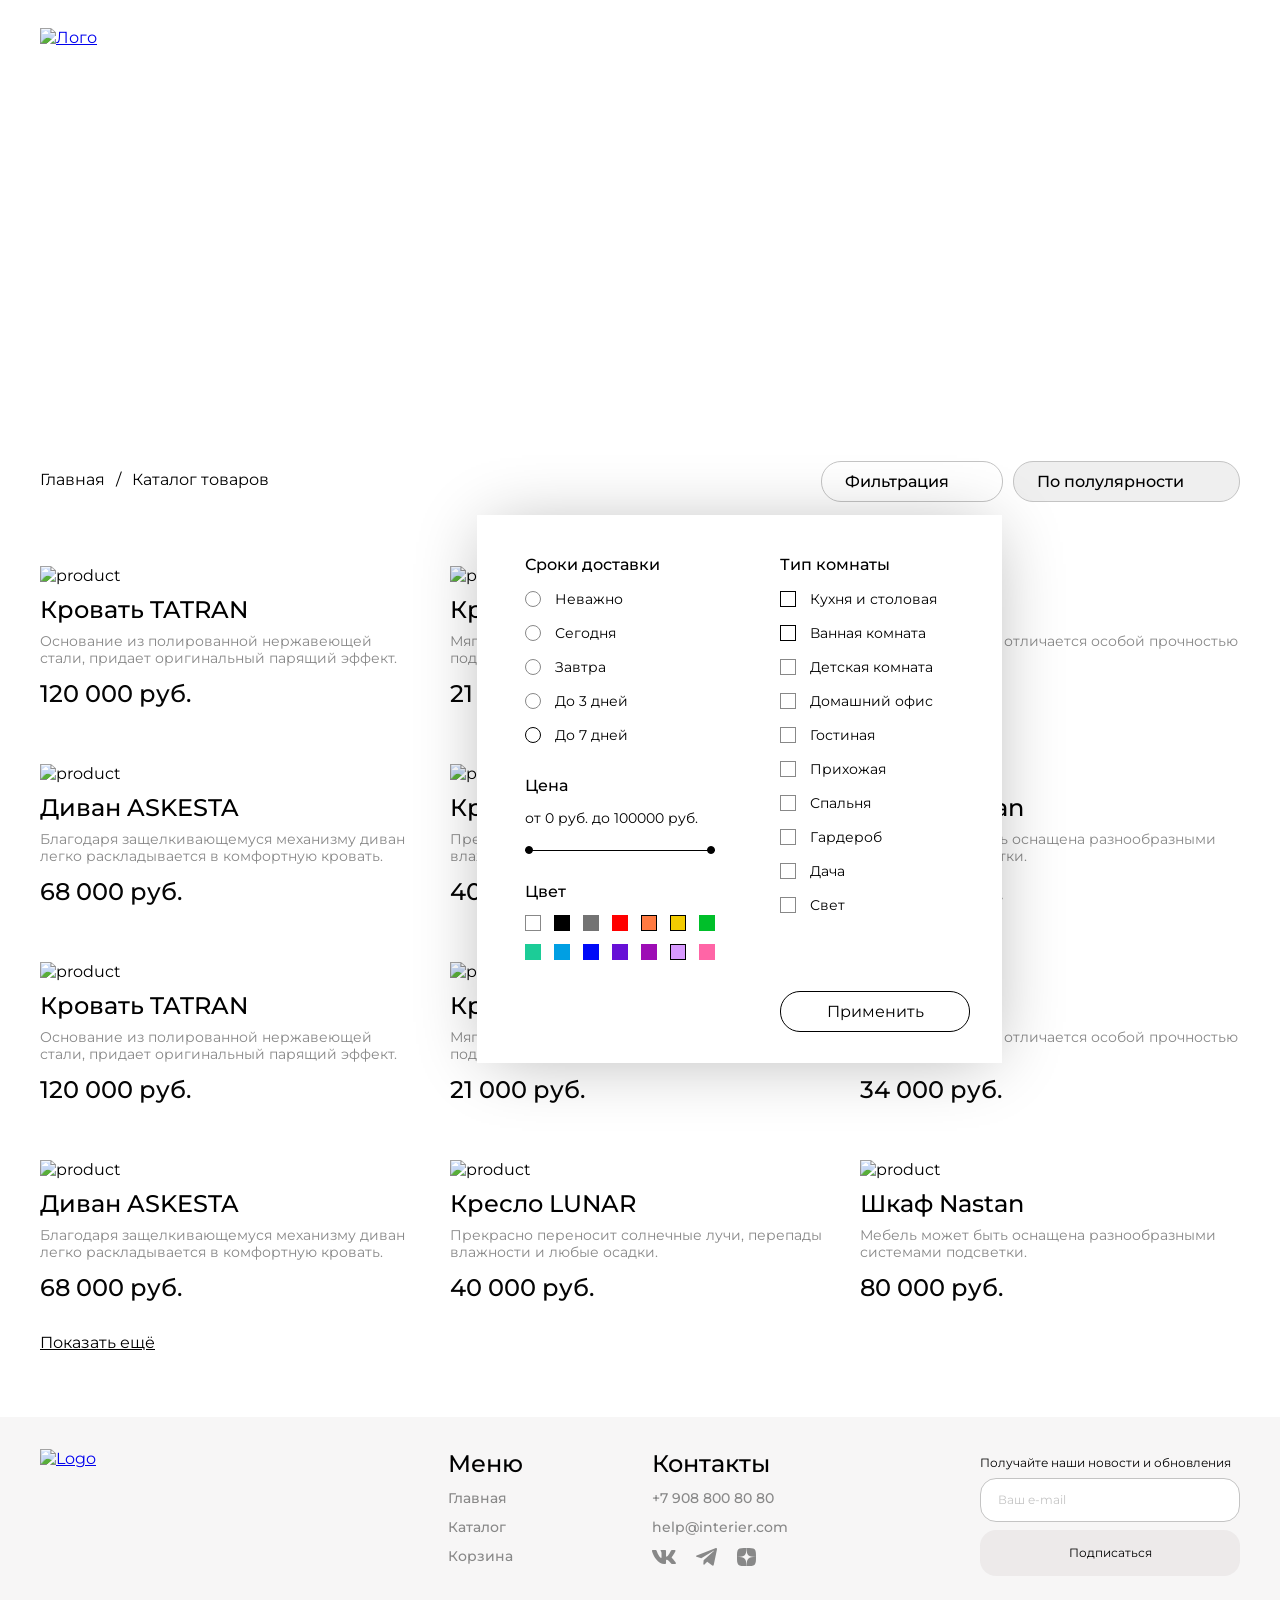
==== catalog.html @ 31f6fa94 "Add files via upload" ====
<!DOCTYPE html>

<html lang="en">

<head>

    <meta charset="UTF-8">

    <meta name="viewport" content="width=device-width, initial-scale=1.0">
    <link rel="preconnect" href="https://fonts.googleapis.com">
<link rel="preconnect" href="https://fonts.gstatic.com" crossorigin>
<link href="https://fonts.googleapis.com/css2?family=Montserrat:ital,wght@0,100..900;1,100..900&display=swap" rel="stylesheet">
    <title>Document</title>
    <link rel="stylesheet" href="./style.css">

</head>

<body>
    <section class="hero-catalog center">
        <header class="header">
             <a href="index.html"> <img class="logo" src="./img/logo-white.svg" alt="Лого">
            </a>
            <input class="header__input" type="text" placeholder="Поиск" >
            <nav>
                <ul class="header__menu">
                    <li>
                        <a class="header__link" href="catalog.html">Каталог</a>
                    </li>
                    <li>
                        <a class="header__link" href="cart.html">Корзина</a>
                    </li>
                </ul>
            </nav>
            <div class="header__menu-mob">
                <a href="index.html"><svg width="16" height="16" viewBox="0 0 16 16" fill="none" xmlns="http://www.w3.org/2000/svg">
<path d="M6.33569 0.103333C7.97081 0.0528479 9.56397 0.626612 10.7908 1.7088C12.0177 2.79117 12.7864 4.30064 12.9402 5.9295C13.0911 7.52844 12.6358 9.12315 11.6707 10.4041L15.0046 13.7371C15.0874 13.8199 15.1532 13.9181 15.198 14.0262C15.2428 14.1344 15.2664 14.2508 15.2664 14.368C15.2663 14.4851 15.2428 14.6016 15.198 14.7098C15.1532 14.8179 15.0874 14.9161 15.0046 14.9988C14.9219 15.0816 14.8237 15.1474 14.7156 15.1922C14.6073 15.237 14.4909 15.2596 14.3738 15.2596C14.2566 15.2596 14.1402 15.237 14.032 15.1922C13.9239 15.1474 13.8257 15.0816 13.7429 14.9988L10.4099 11.6649C9.12912 12.6326 7.5328 13.0893 5.93237 12.9393C4.30231 12.7863 2.79181 12.0177 1.70874 10.7899C0.62567 9.56202 0.0515812 7.9673 0.103271 6.33087C0.155085 4.69428 0.829358 3.13824 1.98804 1.98126C3.14566 0.82533 4.70053 0.153931 6.33569 0.103333ZM6.54565 1.909C5.31897 1.91399 4.14353 2.40292 3.27612 3.27032C2.40875 4.13773 1.91979 5.31319 1.91479 6.53986C1.90986 7.76646 2.3895 8.94574 3.24976 9.82013C3.68015 10.2575 4.19306 10.6052 4.75854 10.8436C5.32421 11.0819 5.93183 11.2063 6.54565 11.2088C7.15929 11.2113 7.76729 11.0918 8.33472 10.8582C8.90228 10.6245 9.41826 10.2805 9.85229 9.8465C10.2863 9.41245 10.6303 8.8965 10.864 8.32892C11.0977 7.76149 11.2171 7.1535 11.2146 6.53986C11.2121 5.92603 11.0877 5.31841 10.8494 4.75275C10.611 4.18724 10.2633 3.67437 9.82593 3.24396C8.95152 2.38368 7.77229 1.90404 6.54565 1.909Z" fill="white" stroke="white" stroke-width="0.2"/>
</svg>
</a>
                <a href="catalog.html"><svg width="20" height="20" viewBox="0 0 20 20" fill="none" xmlns="http://www.w3.org/2000/svg">
<rect width="4.57143" height="4.57143" fill="white"/>
<rect y="7.31427" width="4.57143" height="4.57143" fill="white"/>
<rect y="14.6285" width="4.57143" height="4.57143" fill="white"/>
<rect x="7.31348" y="7.31427" width="4.57143" height="4.57143" fill="white"/>
<rect x="7.31348" y="14.6285" width="4.57143" height="4.57143" fill="white"/>
<rect x="7.31348" width="4.57143" height="4.57143" fill="white"/>
<rect x="14.6279" y="7.31427" width="4.57143" height="4.57143" fill="white"/>
<rect x="14.6279" y="14.6285" width="4.57143" height="4.57143" fill="white"/>
<rect x="14.6279" width="4.57143" height="4.57143" fill="white"/>
</svg>
</a>
                <a href="cart.html"><svg width="25" height="25" viewBox="0 0 25 25" fill="none" xmlns="http://www.w3.org/2000/svg">
<path d="M14.5834 20.8333C15.1359 20.8333 15.6658 20.6138 16.0566 20.2231C16.4473 19.8324 16.6667 19.3025 16.6667 18.75C16.6667 18.1975 16.4473 17.6676 16.0566 17.2768C15.6658 16.8861 15.1359 16.6667 14.5834 16.6667C14.0309 16.6667 13.501 16.8861 13.1103 17.2768C12.7196 17.6676 12.5001 18.1975 12.5001 18.75C12.5001 19.3025 12.7196 19.8324 13.1103 20.2231C13.501 20.6138 14.0309 20.8333 14.5834 20.8333ZM7.29174 20.8333C7.84428 20.8333 8.37418 20.6138 8.76488 20.2231C9.15558 19.8324 9.37508 19.3025 9.37508 18.75C9.37508 18.1975 9.15558 17.6676 8.76488 17.2768C8.37418 16.8861 7.84428 16.6667 7.29174 16.6667C6.73921 16.6667 6.20931 16.8861 5.81861 17.2768C5.4279 17.6676 5.20841 18.1975 5.20841 18.75C5.20841 19.3025 5.4279 19.8324 5.81861 20.2231C6.20931 20.6138 6.73921 20.8333 7.29174 20.8333ZM20.873 6.16978C21.133 6.16139 21.3796 6.0522 21.5606 5.86528C21.7416 5.67837 21.8428 5.42839 21.8428 5.16822C21.8428 4.90804 21.7416 4.65807 21.5606 4.47115C21.3796 4.28424 21.133 4.17504 20.873 4.16666H19.674C18.7345 4.16666 17.922 4.81874 17.7178 5.73541L16.4126 11.6125C16.2084 12.5292 15.3959 13.1812 14.4563 13.1812H6.63133L5.12924 7.17082H14.8636C15.1212 7.15907 15.3644 7.04847 15.5425 6.86202C15.7206 6.67558 15.82 6.42764 15.82 6.16978C15.82 5.91192 15.7206 5.66398 15.5425 5.47754C15.3644 5.2911 15.1212 5.18049 14.8636 5.16874H5.12924C4.82473 5.16865 4.5242 5.23799 4.25051 5.37148C3.97682 5.50498 3.73716 5.69912 3.54976 5.93914C3.36236 6.17916 3.23215 6.45875 3.16903 6.75665C3.10591 7.05455 3.11154 7.36292 3.1855 7.65832L4.68758 13.6667C4.79586 14.1002 5.046 14.4851 5.39821 14.7601C5.75042 15.0351 6.18447 15.1844 6.63133 15.1844H14.4563C15.368 15.1845 16.2524 14.8737 16.9636 14.3032C17.6748 13.7328 18.1701 12.9368 18.3678 12.0469L19.674 6.16978H20.873Z" fill="white"/>
</svg>
</a>
            </div>
        </header>
        <div class="hero-catalog__wrapper">
         <h1 class="hero-catalog__title hero-catalog__title-catalog">Каталог</h1>
        </div>
    </section>



    <div class="catalog-top center">
        <nav class="catalog-nav">
            <a class="catalog-nav__link" href="index.html">Главная</a>
            <p class="catalog-nav__link">/</p>
            <a class="catalog-nav__link" href="catalog.html">Каталог товаров</a>
        </nav>

        <div class="catalog-top__sorting">
            <div class="filter-button-wrapper">
                <div class="button filter-button">Фильтрация</div>
                    <form class="filtering-form" action="#" method="get">
                        <div class="filtering-form__content-wrapper">
                            <fieldset class="filtering-form__fieldset">
                                <legend class="filtering-form__legend">Сроки доставки</legend>
                                <div class="radio">
                                <input class="radio__input" type="radio" id="any" name="delivery-time" value="any" checked />
                                <label class="radio__label" for="any">Неважно</label>
                            </div>
                             <div class="radio">
                                <input class="radio__input" type="radio" id="today" name="delivery-time" value="today" checked />
                                <label class="radio__label" for="today">Сегодня</label>
                            </div>
                            <div class="radio">
                                <input class="radio__input" type="radio" id="tomorrow" name="delivery-time" value="tomorrow" checked />
                                <label class="radio__label" for="tomorrow">Завтра</label>
                            </div>
                             <div class="radio">
                                <input class="radio__input" type="radio" id="three-days" name="delivery-time" value="three-days" checked />
                                <label class="radio__label" for="three-days">До 3 дней</label>
                            </div>
                             <div class="radio">
                                <input class="radio__input" type="radio" id="seven-days" name="delivery-time" value="seven-days" checked />
                                <label class="radio__label" for="seven-days">До 7 дней</label>
                            </div>
                        </fieldset>
                        <fieldset class="filtering-form__fieldset filtering-form__fieldset-range">
                            <legend class="filtering-form__legend-range">Цена</legend>
                            <div class="range">
                                <label class="range__label">от 0 руб. до 100000 руб.</label>
                                <div class="range__slider">
                                    <input class="range__input range__input--min" name="range_1" type="range" min="1" max="100000" value="1" />
                                    <input class="range__input range__input--max" name="range_1" type="range" min="1" max="100000" value="100000" />
                                </div>
                            </div>
                       </fieldset>
                       <fieldset class="filtering-form__fieldset">
                        <legend class="filtering-form__legend-range">Цвет</legend>
                        <div class="color-options">
                            <div class="checkbox color-options__checkbox">
                                <input class="checkbox__input" type="checkbox" id="color-white" />
                                <label class="checkbox__label checkbox__label--white" for="color-white"></label>
                            </div>
                            <div class="checkbox color-options__checkbox">
                                <input class="checkbox__input" type="checkbox" id="color-black" />
                                <label class="checkbox__label checkbox__label--black" for="color-black"></label>
                            </div>
                            <div class="checkbox color-options__checkbox">
                                <input class="checkbox__input" type="checkbox" id="color-grey" />
                                <label class="checkbox__label checkbox__label--grey" for="color-grey"></label>
                            </div>
                            <div class="checkbox color-options__checkbox">
                                <input class="checkbox__input" type="checkbox" id="color-rad" />
                                <label class="checkbox__label checkbox__label--rad" for="color-rad"></label>
                            </div>
                            <div class="checkbox color-options__checkbox">
                                <input class="checkbox__input" type="checkbox" id="color-orange" checked />
                                <label class="checkbox__label checkbox__label--orange" for="color-orange"></label>
                            </div>
                            <div class="checkbox color-options__checkbox">
                                <input class="checkbox__input" type="checkbox" id="color-yellow" checked />
                                <label class="checkbox__label checkbox__label--yellow" for="color-yellow"></label>
                            </div>
                            <div class="checkbox color-options__checkbox">
                                <input class="checkbox__input" type="checkbox" id="color-green" />
                                <label class="checkbox__label checkbox__label--green" for="color-green"></label>
                            </div>
                            <div class="checkbox color-options__checkbox">
                                <input class="checkbox__input" type="checkbox" id="color-turquoise" />
                                <label class="checkbox__label checkbox__label--turquoise" for="color-turquoise"></label>
                            </div>
                            <div class="checkbox color-options__checkbox">
                                <input class="checkbox__input" type="checkbox" id="color-light-blue" />
                                <label class="checkbox__label checkbox__label--light-blue" for="color-light-blue"></label>
                            </div>
                            <div class="checkbox color-options__checkbox">
                                <input class="checkbox__input" type="checkbox" id="color-blue" />
                                <label class="checkbox__label checkbox__label--blue" for="color-blue"></label>
                            </div>
                            <div class="checkbox color-options__checkbox">
                                <input class="checkbox__input" type="checkbox" id="color-purple" />
                                <label class="checkbox__label checkbox__label--purple" for="color-purple"></label>
                            </div>
                            <div class="checkbox color-options__checkbox">
                                <input class="checkbox__input" type="checkbox" id="color-violet" />
                                <label class="checkbox__label checkbox__label--violet" for="color-violet"></label>
                            </div>
                            <div class="checkbox color-options__checkbox">
                                <input class="checkbox__input" type="checkbox" id="color-lilac" checked />
                                <label class="checkbox__label checkbox__label--lilac" for="color-lilac"></label>
                            </div>
                            <div class="checkbox color-options__checkbox">
                                <input class="checkbox__input" type="checkbox" id="color-pink" />
                                <label class="checkbox__label checkbox__label--pink" for="color-pink"></label>
                            </div>

                        </div>

                       </fieldset>
                       <fieldset class="filtering-form__fieldset filtering-form__fieldset--type">
                        <legend class="filtering-form__legend">Тип комнаты</legend>
                        <div class="checkbox">
                            <input class="checkbox__input" type="checkbox" id="kitchen-dining" name="room-type" value="kitchen-dining" checked />
                            <label class="checkbox__label" for="kitchen-dining">Кухня и столовая</label>
                        </div>
                        <div class="checkbox">
                            <input class="checkbox__input" type="checkbox" id="bathroom" name="room-type" value="bathroom" checked />
                            <label class="checkbox__label" for="bathroom">Ванная комната</label>
                        </div>
                        <div class="checkbox">
                            <input class="checkbox__input" type="checkbox" id="kids-room" name="room-type" value="kids-room"  />
                            <label class="checkbox__label" for="kids-room">Детская комната</label>
                        </div>
                        <div class="checkbox">
                            <input class="checkbox__input" type="checkbox" id="home-office" name="room-type" value="home-office"  />
                            <label class="checkbox__label" for="home-office">Домашний офис</label>
                        </div>
                        <div class="checkbox">
                            <input class="checkbox__input" type="checkbox" id="living-room" name="room-type" value="living-room"  />
                            <label class="checkbox__label" for="living-room">Гостиная</label>
                        </div>
                        <div class="checkbox">
                            <input class="checkbox__input" type="checkbox" id="hallway" name="room-type" value="hallway"  />
                            <label class="checkbox__label" for="hallway">Прихожая</label>
                        </div>
                         <div class="checkbox">
                            <input class="checkbox__input" type="checkbox" id="badroom" name="room-type" value="badroom"  />
                            <label class="checkbox__label" for="badroom">Спальня</label>
                        </div>
                        <div class="checkbox">
                            <input class="checkbox__input" type="checkbox" id="wardrobe" name="room-type" value="wardrobe"  />
                            <label class="checkbox__label" for="wardrobe">Гардероб</label>
                        </div>
                        <div class="checkbox">
                            <input class="checkbox__input" type="checkbox" id="country-house" name="room-type" value="country-house"  />
                            <label class="checkbox__label" for="country-house">Дача</label>
                        </div>       
                        <div class="checkbox">
                            <input class="checkbox__input" type="checkbox" id="light" name="room-type" value="light"  />
                            <label class="checkbox__label" for="light">Свет</label>
                        </div>                    
                        </fieldset>
                        </div>
                        <button type="submit" class="filtering-form__button button">
                            Применить
                        </button>
                     </form>
            </div>
            
            <select class="catalog-top__sorting-select" name="sorting" id="sorting-select">
                <option value="">По полулярности</option>
                <option value="">Сначала новые</option>
                <option value="">Сначала старые</option>
            </select>
        </div>   
    </div>

   


     <section class="product-box center">
         <div class="product-content product-content-catalog">
                <article class="product">
                    <img class="product__img" src="./img/product-1.png" alt="product">
                    <div class="product__favorites">
                        <svg class="product__favorites-hart" width="20" height="18" viewBox="0 0 20 18" fill="none" xmlns="http://www.w3.org/2000/svg">
                        <path d="M10 18.0011C9.35502 17.4291 8.62602 16.8341 7.85502 16.2011H7.84502C5.13002 13.9811 2.05302 11.4691 0.694023 8.45912C0.24754 7.50085 0.0109268 6.45825 1.1406e-05 5.40112C-0.00297039 3.95061 0.578794 2.56011 1.61383 1.54389C2.64887 0.527673 4.04981 -0.0284812 5.50002 0.00112428C6.68065 0.00298908 7.83586 0.344205 8.82802 0.984124C9.26399 1.26709 9.65844 1.60938 10 2.00112C10.3435 1.61092 10.7381 1.26883 11.173 0.984124C12.1648 0.344079 13.3197 0.00284283 14.5 0.00112428C15.9502 -0.0284812 17.3512 0.527673 18.3862 1.54389C19.4213 2.56011 20.003 3.95061 20 5.40112C19.9898 6.45994 19.7532 7.50432 19.306 8.46412C17.947 11.4741 14.871 13.9851 12.156 16.2011L12.146 16.2091C11.374 16.8381 10.646 17.4331 10.001 18.0091L10 18.0011ZM5.50002 2.00112C4.56853 1.98947 3.67009 2.34597 3.00002 2.99312C2.35441 3.62729 1.99358 4.49617 1.99994 5.40112C2.01135 6.17163 2.18585 6.93098 2.51202 7.62912C3.15353 8.92783 4.01913 10.1032 5.06902 11.1011C6.06002 12.1011 7.20002 13.0691 8.18602 13.8831C8.45902 14.1081 8.73702 14.3351 9.01502 14.5621L9.19002 14.7051C9.45702 14.9231 9.73302 15.1491 10 15.3711L10.013 15.3591L10.019 15.3541H10.025L10.034 15.3471H10.039H10.044L10.062 15.3321L10.103 15.2991L10.11 15.2931L10.121 15.2851H10.127L10.136 15.2771L10.8 14.7321L10.974 14.5891C11.255 14.3601 11.533 14.1331 11.806 13.9081C12.792 13.0941 13.933 12.1271 14.924 11.1221C15.9741 10.1247 16.8397 8.94964 17.481 7.65112C17.8131 6.94693 17.9901 6.17963 18.0001 5.40112C18.0042 4.49896 17.6435 3.63342 17 3.00112C16.3312 2.35104 15.4326 1.99161 14.5 2.00112C13.3619 1.99145 12.274 2.46849 11.51 3.31212L10 5.05212L8.49002 3.31212C7.72609 2.46849 6.6381 1.99145 5.50002 2.00112Z" fill="#C4C4C4"/>
                        </svg>
                        <svg class="product__favorites-to-cart" width="19" height="22" viewBox="0 0 19 22" fill="none" xmlns="http://www.w3.org/2000/svg">
                        <path d="M4.08258 7V5C4.08258 3.67916 4.15351 1.93397 5.08258 1C6.01166 0.0660251 7.76867 0 9.08258 0C10.3965 0 12.1535 0.0660251 13.0826 1C14.0117 1.93397 14.0826 3.67916 14.0826 5V7H17.0826C17.3454 7 17.8968 6.81321 18.0826 7C18.2684 7.18679 18.0826 7.73583 18.0826 8V20C18.0826 20.2642 18.2684 20.8132 18.0826 21C17.8968 21.1868 17.3454 21 17.0826 21H1.08258C0.819802 21 0.2684 21.1868 0.0825847 21C-0.103231 20.8132 0.0825847 20.2642 0.0825847 20V8C0.0825847 7.73583 -0.103231 7.18679 0.0825847 7C0.2684 6.81321 0.819802 7 1.08258 7H4.08258ZM4.08258 9H2.08258V19H16.0826V9H14.0826V11H12.0826V9H6.08258V11H4.08258V9ZM6.08258 7H12.0826V5C12.0826 4.2075 11.64 3.56038 11.0826 3C10.5251 2.43962 9.87093 2 9.08258 2C8.29424 2 7.64003 2.43962 7.08258 3C6.52514 3.56038 6.08258 4.2075 6.08258 5V7Z" fill="#C4C4C4"/>
                        </svg>
                    </div>
                    <a class="product__name" href="product.html">Кровать TATRAN</a>
                    <p class="product__description">Основание из полированной нержавеющей стали, придает оригинальный парящий эффект.</p>
                    <div class="product__box-price">
                        <p class="product__price">120 000 руб.</p>
                    </div>
                </article>  
                <article class="product">
                    <img class="product__img" src="./img/product-2.png" alt="product">
                    <div class="product__favorites">
                        <svg class="product__favorites-hart" width="20" height="18" viewBox="0 0 20 18" fill="none" xmlns="http://www.w3.org/2000/svg">
                        <path d="M10 18.0011C9.35502 17.4291 8.62602 16.8341 7.85502 16.2011H7.84502C5.13002 13.9811 2.05302 11.4691 0.694023 8.45912C0.24754 7.50085 0.0109268 6.45825 1.1406e-05 5.40112C-0.00297039 3.95061 0.578794 2.56011 1.61383 1.54389C2.64887 0.527673 4.04981 -0.0284812 5.50002 0.00112428C6.68065 0.00298908 7.83586 0.344205 8.82802 0.984124C9.26399 1.26709 9.65844 1.60938 10 2.00112C10.3435 1.61092 10.7381 1.26883 11.173 0.984124C12.1648 0.344079 13.3197 0.00284283 14.5 0.00112428C15.9502 -0.0284812 17.3512 0.527673 18.3862 1.54389C19.4213 2.56011 20.003 3.95061 20 5.40112C19.9898 6.45994 19.7532 7.50432 19.306 8.46412C17.947 11.4741 14.871 13.9851 12.156 16.2011L12.146 16.2091C11.374 16.8381 10.646 17.4331 10.001 18.0091L10 18.0011ZM5.50002 2.00112C4.56853 1.98947 3.67009 2.34597 3.00002 2.99312C2.35441 3.62729 1.99358 4.49617 1.99994 5.40112C2.01135 6.17163 2.18585 6.93098 2.51202 7.62912C3.15353 8.92783 4.01913 10.1032 5.06902 11.1011C6.06002 12.1011 7.20002 13.0691 8.18602 13.8831C8.45902 14.1081 8.73702 14.3351 9.01502 14.5621L9.19002 14.7051C9.45702 14.9231 9.73302 15.1491 10 15.3711L10.013 15.3591L10.019 15.3541H10.025L10.034 15.3471H10.039H10.044L10.062 15.3321L10.103 15.2991L10.11 15.2931L10.121 15.2851H10.127L10.136 15.2771L10.8 14.7321L10.974 14.5891C11.255 14.3601 11.533 14.1331 11.806 13.9081C12.792 13.0941 13.933 12.1271 14.924 11.1221C15.9741 10.1247 16.8397 8.94964 17.481 7.65112C17.8131 6.94693 17.9901 6.17963 18.0001 5.40112C18.0042 4.49896 17.6435 3.63342 17 3.00112C16.3312 2.35104 15.4326 1.99161 14.5 2.00112C13.3619 1.99145 12.274 2.46849 11.51 3.31212L10 5.05212L8.49002 3.31212C7.72609 2.46849 6.6381 1.99145 5.50002 2.00112Z" fill="#C4C4C4"/>
                        </svg>
                        <svg class="product__favorites-to-cart" width="19" height="22" viewBox="0 0 19 22" fill="none" xmlns="http://www.w3.org/2000/svg">
                        <path d="M4.08258 7V5C4.08258 3.67916 4.15351 1.93397 5.08258 1C6.01166 0.0660251 7.76867 0 9.08258 0C10.3965 0 12.1535 0.0660251 13.0826 1C14.0117 1.93397 14.0826 3.67916 14.0826 5V7H17.0826C17.3454 7 17.8968 6.81321 18.0826 7C18.2684 7.18679 18.0826 7.73583 18.0826 8V20C18.0826 20.2642 18.2684 20.8132 18.0826 21C17.8968 21.1868 17.3454 21 17.0826 21H1.08258C0.819802 21 0.2684 21.1868 0.0825847 21C-0.103231 20.8132 0.0825847 20.2642 0.0825847 20V8C0.0825847 7.73583 -0.103231 7.18679 0.0825847 7C0.2684 6.81321 0.819802 7 1.08258 7H4.08258ZM4.08258 9H2.08258V19H16.0826V9H14.0826V11H12.0826V9H6.08258V11H4.08258V9ZM6.08258 7H12.0826V5C12.0826 4.2075 11.64 3.56038 11.0826 3C10.5251 2.43962 9.87093 2 9.08258 2C8.29424 2 7.64003 2.43962 7.08258 3C6.52514 3.56038 6.08258 4.2075 6.08258 5V7Z" fill="#C4C4C4"/>
                        </svg>
                    </div>
                    <a class="product__name" href="product.html">Кресло VILORA</a>
                    <p class="product__description">Мягкое и уютное, аккуратное и стильное. Упругие подушки сиденья и приятная на ощупь ткань.</p>
                    <div class="product__box-price">
                        <p class="product__price">21 000 руб.</p>
                    </div>
                </article>  
                <article class="product">
                    <img class="product__img" src="./img/product-3.png" alt="product">
                    <div class="product__favorites">
                        <svg class="product__favorites-hart" width="20" height="18" viewBox="0 0 20 18" fill="none" xmlns="http://www.w3.org/2000/svg">
                        <path d="M10 18.0011C9.35502 17.4291 8.62602 16.8341 7.85502 16.2011H7.84502C5.13002 13.9811 2.05302 11.4691 0.694023 8.45912C0.24754 7.50085 0.0109268 6.45825 1.1406e-05 5.40112C-0.00297039 3.95061 0.578794 2.56011 1.61383 1.54389C2.64887 0.527673 4.04981 -0.0284812 5.50002 0.00112428C6.68065 0.00298908 7.83586 0.344205 8.82802 0.984124C9.26399 1.26709 9.65844 1.60938 10 2.00112C10.3435 1.61092 10.7381 1.26883 11.173 0.984124C12.1648 0.344079 13.3197 0.00284283 14.5 0.00112428C15.9502 -0.0284812 17.3512 0.527673 18.3862 1.54389C19.4213 2.56011 20.003 3.95061 20 5.40112C19.9898 6.45994 19.7532 7.50432 19.306 8.46412C17.947 11.4741 14.871 13.9851 12.156 16.2011L12.146 16.2091C11.374 16.8381 10.646 17.4331 10.001 18.0091L10 18.0011ZM5.50002 2.00112C4.56853 1.98947 3.67009 2.34597 3.00002 2.99312C2.35441 3.62729 1.99358 4.49617 1.99994 5.40112C2.01135 6.17163 2.18585 6.93098 2.51202 7.62912C3.15353 8.92783 4.01913 10.1032 5.06902 11.1011C6.06002 12.1011 7.20002 13.0691 8.18602 13.8831C8.45902 14.1081 8.73702 14.3351 9.01502 14.5621L9.19002 14.7051C9.45702 14.9231 9.73302 15.1491 10 15.3711L10.013 15.3591L10.019 15.3541H10.025L10.034 15.3471H10.039H10.044L10.062 15.3321L10.103 15.2991L10.11 15.2931L10.121 15.2851H10.127L10.136 15.2771L10.8 14.7321L10.974 14.5891C11.255 14.3601 11.533 14.1331 11.806 13.9081C12.792 13.0941 13.933 12.1271 14.924 11.1221C15.9741 10.1247 16.8397 8.94964 17.481 7.65112C17.8131 6.94693 17.9901 6.17963 18.0001 5.40112C18.0042 4.49896 17.6435 3.63342 17 3.00112C16.3312 2.35104 15.4326 1.99161 14.5 2.00112C13.3619 1.99145 12.274 2.46849 11.51 3.31212L10 5.05212L8.49002 3.31212C7.72609 2.46849 6.6381 1.99145 5.50002 2.00112Z" fill="#C4C4C4"/>
                        </svg>
                        <svg class="product__favorites-to-cart" width="19" height="22" viewBox="0 0 19 22" fill="none" xmlns="http://www.w3.org/2000/svg">
                        <path d="M4.08258 7V5C4.08258 3.67916 4.15351 1.93397 5.08258 1C6.01166 0.0660251 7.76867 0 9.08258 0C10.3965 0 12.1535 0.0660251 13.0826 1C14.0117 1.93397 14.0826 3.67916 14.0826 5V7H17.0826C17.3454 7 17.8968 6.81321 18.0826 7C18.2684 7.18679 18.0826 7.73583 18.0826 8V20C18.0826 20.2642 18.2684 20.8132 18.0826 21C17.8968 21.1868 17.3454 21 17.0826 21H1.08258C0.819802 21 0.2684 21.1868 0.0825847 21C-0.103231 20.8132 0.0825847 20.2642 0.0825847 20V8C0.0825847 7.73583 -0.103231 7.18679 0.0825847 7C0.2684 6.81321 0.819802 7 1.08258 7H4.08258ZM4.08258 9H2.08258V19H16.0826V9H14.0826V11H12.0826V9H6.08258V11H4.08258V9ZM6.08258 7H12.0826V5C12.0826 4.2075 11.64 3.56038 11.0826 3C10.5251 2.43962 9.87093 2 9.08258 2C8.29424 2 7.64003 2.43962 7.08258 3C6.52514 3.56038 6.08258 4.2075 6.08258 5V7Z" fill="#C4C4C4"/>
                        </svg>
                    </div>
                    <a class="product__name" href="product.html">Стол MENU</a>
                    <p class="product__description">Европейский дуб - отличается особой прочностью и стабильностью.</p>
                    <div class="product__box-price">
                        <p class="product__price">34 000 руб.</p>
                    </div>
                </article>  
                <article class="product">
                    <img class="product__img" src="./img/product-4.png" alt="product">
                    <div class="product__favorites">
                        <svg class="product__favorites-hart" width="20" height="18" viewBox="0 0 20 18" fill="none" xmlns="http://www.w3.org/2000/svg">
                        <path d="M10 18.0011C9.35502 17.4291 8.62602 16.8341 7.85502 16.2011H7.84502C5.13002 13.9811 2.05302 11.4691 0.694023 8.45912C0.24754 7.50085 0.0109268 6.45825 1.1406e-05 5.40112C-0.00297039 3.95061 0.578794 2.56011 1.61383 1.54389C2.64887 0.527673 4.04981 -0.0284812 5.50002 0.00112428C6.68065 0.00298908 7.83586 0.344205 8.82802 0.984124C9.26399 1.26709 9.65844 1.60938 10 2.00112C10.3435 1.61092 10.7381 1.26883 11.173 0.984124C12.1648 0.344079 13.3197 0.00284283 14.5 0.00112428C15.9502 -0.0284812 17.3512 0.527673 18.3862 1.54389C19.4213 2.56011 20.003 3.95061 20 5.40112C19.9898 6.45994 19.7532 7.50432 19.306 8.46412C17.947 11.4741 14.871 13.9851 12.156 16.2011L12.146 16.2091C11.374 16.8381 10.646 17.4331 10.001 18.0091L10 18.0011ZM5.50002 2.00112C4.56853 1.98947 3.67009 2.34597 3.00002 2.99312C2.35441 3.62729 1.99358 4.49617 1.99994 5.40112C2.01135 6.17163 2.18585 6.93098 2.51202 7.62912C3.15353 8.92783 4.01913 10.1032 5.06902 11.1011C6.06002 12.1011 7.20002 13.0691 8.18602 13.8831C8.45902 14.1081 8.73702 14.3351 9.01502 14.5621L9.19002 14.7051C9.45702 14.9231 9.73302 15.1491 10 15.3711L10.013 15.3591L10.019 15.3541H10.025L10.034 15.3471H10.039H10.044L10.062 15.3321L10.103 15.2991L10.11 15.2931L10.121 15.2851H10.127L10.136 15.2771L10.8 14.7321L10.974 14.5891C11.255 14.3601 11.533 14.1331 11.806 13.9081C12.792 13.0941 13.933 12.1271 14.924 11.1221C15.9741 10.1247 16.8397 8.94964 17.481 7.65112C17.8131 6.94693 17.9901 6.17963 18.0001 5.40112C18.0042 4.49896 17.6435 3.63342 17 3.00112C16.3312 2.35104 15.4326 1.99161 14.5 2.00112C13.3619 1.99145 12.274 2.46849 11.51 3.31212L10 5.05212L8.49002 3.31212C7.72609 2.46849 6.6381 1.99145 5.50002 2.00112Z" fill="#C4C4C4"/>
                        </svg>
                        <svg class="product__favorites-to-cart" width="19" height="22" viewBox="0 0 19 22" fill="none" xmlns="http://www.w3.org/2000/svg">
                        <path d="M4.08258 7V5C4.08258 3.67916 4.15351 1.93397 5.08258 1C6.01166 0.0660251 7.76867 0 9.08258 0C10.3965 0 12.1535 0.0660251 13.0826 1C14.0117 1.93397 14.0826 3.67916 14.0826 5V7H17.0826C17.3454 7 17.8968 6.81321 18.0826 7C18.2684 7.18679 18.0826 7.73583 18.0826 8V20C18.0826 20.2642 18.2684 20.8132 18.0826 21C17.8968 21.1868 17.3454 21 17.0826 21H1.08258C0.819802 21 0.2684 21.1868 0.0825847 21C-0.103231 20.8132 0.0825847 20.2642 0.0825847 20V8C0.0825847 7.73583 -0.103231 7.18679 0.0825847 7C0.2684 6.81321 0.819802 7 1.08258 7H4.08258ZM4.08258 9H2.08258V19H16.0826V9H14.0826V11H12.0826V9H6.08258V11H4.08258V9ZM6.08258 7H12.0826V5C12.0826 4.2075 11.64 3.56038 11.0826 3C10.5251 2.43962 9.87093 2 9.08258 2C8.29424 2 7.64003 2.43962 7.08258 3C6.52514 3.56038 6.08258 4.2075 6.08258 5V7Z" fill="#C4C4C4"/>
                        </svg>
                    </div>
                    <a class="product__name" href="product.html">Диван ASKESTA</a>
                    <p class="product__description">Благодаря защелкивающемуся механизму диван легко раскладывается в комфортную кровать.</p>
                    <div class="product__box-price">
                        <p class="product__price">68 000 руб.</p>
                    </div>
                </article>  
                <article class="product">
                    <img class="product__img" src="./img/product-5.png" alt="product">
                    <div class="product__favorites">
                        <svg class="product__favorites-hart" width="20" height="18" viewBox="0 0 20 18" fill="none" xmlns="http://www.w3.org/2000/svg">
                        <path d="M10 18.0011C9.35502 17.4291 8.62602 16.8341 7.85502 16.2011H7.84502C5.13002 13.9811 2.05302 11.4691 0.694023 8.45912C0.24754 7.50085 0.0109268 6.45825 1.1406e-05 5.40112C-0.00297039 3.95061 0.578794 2.56011 1.61383 1.54389C2.64887 0.527673 4.04981 -0.0284812 5.50002 0.00112428C6.68065 0.00298908 7.83586 0.344205 8.82802 0.984124C9.26399 1.26709 9.65844 1.60938 10 2.00112C10.3435 1.61092 10.7381 1.26883 11.173 0.984124C12.1648 0.344079 13.3197 0.00284283 14.5 0.00112428C15.9502 -0.0284812 17.3512 0.527673 18.3862 1.54389C19.4213 2.56011 20.003 3.95061 20 5.40112C19.9898 6.45994 19.7532 7.50432 19.306 8.46412C17.947 11.4741 14.871 13.9851 12.156 16.2011L12.146 16.2091C11.374 16.8381 10.646 17.4331 10.001 18.0091L10 18.0011ZM5.50002 2.00112C4.56853 1.98947 3.67009 2.34597 3.00002 2.99312C2.35441 3.62729 1.99358 4.49617 1.99994 5.40112C2.01135 6.17163 2.18585 6.93098 2.51202 7.62912C3.15353 8.92783 4.01913 10.1032 5.06902 11.1011C6.06002 12.1011 7.20002 13.0691 8.18602 13.8831C8.45902 14.1081 8.73702 14.3351 9.01502 14.5621L9.19002 14.7051C9.45702 14.9231 9.73302 15.1491 10 15.3711L10.013 15.3591L10.019 15.3541H10.025L10.034 15.3471H10.039H10.044L10.062 15.3321L10.103 15.2991L10.11 15.2931L10.121 15.2851H10.127L10.136 15.2771L10.8 14.7321L10.974 14.5891C11.255 14.3601 11.533 14.1331 11.806 13.9081C12.792 13.0941 13.933 12.1271 14.924 11.1221C15.9741 10.1247 16.8397 8.94964 17.481 7.65112C17.8131 6.94693 17.9901 6.17963 18.0001 5.40112C18.0042 4.49896 17.6435 3.63342 17 3.00112C16.3312 2.35104 15.4326 1.99161 14.5 2.00112C13.3619 1.99145 12.274 2.46849 11.51 3.31212L10 5.05212L8.49002 3.31212C7.72609 2.46849 6.6381 1.99145 5.50002 2.00112Z" fill="#C4C4C4"/>
                        </svg>
                        <svg class="product__favorites-to-cart" width="19" height="22" viewBox="0 0 19 22" fill="none" xmlns="http://www.w3.org/2000/svg">
                        <path d="M4.08258 7V5C4.08258 3.67916 4.15351 1.93397 5.08258 1C6.01166 0.0660251 7.76867 0 9.08258 0C10.3965 0 12.1535 0.0660251 13.0826 1C14.0117 1.93397 14.0826 3.67916 14.0826 5V7H17.0826C17.3454 7 17.8968 6.81321 18.0826 7C18.2684 7.18679 18.0826 7.73583 18.0826 8V20C18.0826 20.2642 18.2684 20.8132 18.0826 21C17.8968 21.1868 17.3454 21 17.0826 21H1.08258C0.819802 21 0.2684 21.1868 0.0825847 21C-0.103231 20.8132 0.0825847 20.2642 0.0825847 20V8C0.0825847 7.73583 -0.103231 7.18679 0.0825847 7C0.2684 6.81321 0.819802 7 1.08258 7H4.08258ZM4.08258 9H2.08258V19H16.0826V9H14.0826V11H12.0826V9H6.08258V11H4.08258V9ZM6.08258 7H12.0826V5C12.0826 4.2075 11.64 3.56038 11.0826 3C10.5251 2.43962 9.87093 2 9.08258 2C8.29424 2 7.64003 2.43962 7.08258 3C6.52514 3.56038 6.08258 4.2075 6.08258 5V7Z" fill="#C4C4C4"/>
                        </svg>
                    </div>
                    <a class="product__name" href="product.html">Кресло LUNAR</a>
                    <p class="product__description">Прекрасно переносит солнечные лучи, перепады влажности и любые осадки.</p>
                    <div class="product__box-price">
                        <p class="product__price">40 000 руб.</p>
                    </div>
                </article>  
                <article class="product">
                    <img class="product__img" src="./img/product-6.png" alt="product">
                    <div class="product__favorites">
                        <svg class="product__favorites-hart" width="20" height="18" viewBox="0 0 20 18" fill="none" xmlns="http://www.w3.org/2000/svg">
                        <path d="M10 18.0011C9.35502 17.4291 8.62602 16.8341 7.85502 16.2011H7.84502C5.13002 13.9811 2.05302 11.4691 0.694023 8.45912C0.24754 7.50085 0.0109268 6.45825 1.1406e-05 5.40112C-0.00297039 3.95061 0.578794 2.56011 1.61383 1.54389C2.64887 0.527673 4.04981 -0.0284812 5.50002 0.00112428C6.68065 0.00298908 7.83586 0.344205 8.82802 0.984124C9.26399 1.26709 9.65844 1.60938 10 2.00112C10.3435 1.61092 10.7381 1.26883 11.173 0.984124C12.1648 0.344079 13.3197 0.00284283 14.5 0.00112428C15.9502 -0.0284812 17.3512 0.527673 18.3862 1.54389C19.4213 2.56011 20.003 3.95061 20 5.40112C19.9898 6.45994 19.7532 7.50432 19.306 8.46412C17.947 11.4741 14.871 13.9851 12.156 16.2011L12.146 16.2091C11.374 16.8381 10.646 17.4331 10.001 18.0091L10 18.0011ZM5.50002 2.00112C4.56853 1.98947 3.67009 2.34597 3.00002 2.99312C2.35441 3.62729 1.99358 4.49617 1.99994 5.40112C2.01135 6.17163 2.18585 6.93098 2.51202 7.62912C3.15353 8.92783 4.01913 10.1032 5.06902 11.1011C6.06002 12.1011 7.20002 13.0691 8.18602 13.8831C8.45902 14.1081 8.73702 14.3351 9.01502 14.5621L9.19002 14.7051C9.45702 14.9231 9.73302 15.1491 10 15.3711L10.013 15.3591L10.019 15.3541H10.025L10.034 15.3471H10.039H10.044L10.062 15.3321L10.103 15.2991L10.11 15.2931L10.121 15.2851H10.127L10.136 15.2771L10.8 14.7321L10.974 14.5891C11.255 14.3601 11.533 14.1331 11.806 13.9081C12.792 13.0941 13.933 12.1271 14.924 11.1221C15.9741 10.1247 16.8397 8.94964 17.481 7.65112C17.8131 6.94693 17.9901 6.17963 18.0001 5.40112C18.0042 4.49896 17.6435 3.63342 17 3.00112C16.3312 2.35104 15.4326 1.99161 14.5 2.00112C13.3619 1.99145 12.274 2.46849 11.51 3.31212L10 5.05212L8.49002 3.31212C7.72609 2.46849 6.6381 1.99145 5.50002 2.00112Z" fill="#C4C4C4"/>
                        </svg>
                        <svg class="product__favorites-to-cart" width="19" height="22" viewBox="0 0 19 22" fill="none" xmlns="http://www.w3.org/2000/svg">
                        <path d="M4.08258 7V5C4.08258 3.67916 4.15351 1.93397 5.08258 1C6.01166 0.0660251 7.76867 0 9.08258 0C10.3965 0 12.1535 0.0660251 13.0826 1C14.0117 1.93397 14.0826 3.67916 14.0826 5V7H17.0826C17.3454 7 17.8968 6.81321 18.0826 7C18.2684 7.18679 18.0826 7.73583 18.0826 8V20C18.0826 20.2642 18.2684 20.8132 18.0826 21C17.8968 21.1868 17.3454 21 17.0826 21H1.08258C0.819802 21 0.2684 21.1868 0.0825847 21C-0.103231 20.8132 0.0825847 20.2642 0.0825847 20V8C0.0825847 7.73583 -0.103231 7.18679 0.0825847 7C0.2684 6.81321 0.819802 7 1.08258 7H4.08258ZM4.08258 9H2.08258V19H16.0826V9H14.0826V11H12.0826V9H6.08258V11H4.08258V9ZM6.08258 7H12.0826V5C12.0826 4.2075 11.64 3.56038 11.0826 3C10.5251 2.43962 9.87093 2 9.08258 2C8.29424 2 7.64003 2.43962 7.08258 3C6.52514 3.56038 6.08258 4.2075 6.08258 5V7Z" fill="#C4C4C4"/>
                        </svg>
                    </div>
                    <a class="product__name" href="product.html">Шкаф Nastan</a>
                    <p class="product__description">Мебель может быть оснащена разнообразными системами подсветки.</p>
                    <div class="product__box-price">
                        <p class="product__price">80 000 руб.</p>
                    </div>
                </article>
                <article class="product">
                    <img class="product__img" src="./img/product-1.png" alt="product">
                    <div class="product__favorites">
                        <svg class="product__favorites-hart" width="20" height="18" viewBox="0 0 20 18" fill="none" xmlns="http://www.w3.org/2000/svg">
                        <path d="M10 18.0011C9.35502 17.4291 8.62602 16.8341 7.85502 16.2011H7.84502C5.13002 13.9811 2.05302 11.4691 0.694023 8.45912C0.24754 7.50085 0.0109268 6.45825 1.1406e-05 5.40112C-0.00297039 3.95061 0.578794 2.56011 1.61383 1.54389C2.64887 0.527673 4.04981 -0.0284812 5.50002 0.00112428C6.68065 0.00298908 7.83586 0.344205 8.82802 0.984124C9.26399 1.26709 9.65844 1.60938 10 2.00112C10.3435 1.61092 10.7381 1.26883 11.173 0.984124C12.1648 0.344079 13.3197 0.00284283 14.5 0.00112428C15.9502 -0.0284812 17.3512 0.527673 18.3862 1.54389C19.4213 2.56011 20.003 3.95061 20 5.40112C19.9898 6.45994 19.7532 7.50432 19.306 8.46412C17.947 11.4741 14.871 13.9851 12.156 16.2011L12.146 16.2091C11.374 16.8381 10.646 17.4331 10.001 18.0091L10 18.0011ZM5.50002 2.00112C4.56853 1.98947 3.67009 2.34597 3.00002 2.99312C2.35441 3.62729 1.99358 4.49617 1.99994 5.40112C2.01135 6.17163 2.18585 6.93098 2.51202 7.62912C3.15353 8.92783 4.01913 10.1032 5.06902 11.1011C6.06002 12.1011 7.20002 13.0691 8.18602 13.8831C8.45902 14.1081 8.73702 14.3351 9.01502 14.5621L9.19002 14.7051C9.45702 14.9231 9.73302 15.1491 10 15.3711L10.013 15.3591L10.019 15.3541H10.025L10.034 15.3471H10.039H10.044L10.062 15.3321L10.103 15.2991L10.11 15.2931L10.121 15.2851H10.127L10.136 15.2771L10.8 14.7321L10.974 14.5891C11.255 14.3601 11.533 14.1331 11.806 13.9081C12.792 13.0941 13.933 12.1271 14.924 11.1221C15.9741 10.1247 16.8397 8.94964 17.481 7.65112C17.8131 6.94693 17.9901 6.17963 18.0001 5.40112C18.0042 4.49896 17.6435 3.63342 17 3.00112C16.3312 2.35104 15.4326 1.99161 14.5 2.00112C13.3619 1.99145 12.274 2.46849 11.51 3.31212L10 5.05212L8.49002 3.31212C7.72609 2.46849 6.6381 1.99145 5.50002 2.00112Z" fill="#C4C4C4"/>
                        </svg>
                        <svg class="product__favorites-to-cart" width="19" height="22" viewBox="0 0 19 22" fill="none" xmlns="http://www.w3.org/2000/svg">
                        <path d="M4.08258 7V5C4.08258 3.67916 4.15351 1.93397 5.08258 1C6.01166 0.0660251 7.76867 0 9.08258 0C10.3965 0 12.1535 0.0660251 13.0826 1C14.0117 1.93397 14.0826 3.67916 14.0826 5V7H17.0826C17.3454 7 17.8968 6.81321 18.0826 7C18.2684 7.18679 18.0826 7.73583 18.0826 8V20C18.0826 20.2642 18.2684 20.8132 18.0826 21C17.8968 21.1868 17.3454 21 17.0826 21H1.08258C0.819802 21 0.2684 21.1868 0.0825847 21C-0.103231 20.8132 0.0825847 20.2642 0.0825847 20V8C0.0825847 7.73583 -0.103231 7.18679 0.0825847 7C0.2684 6.81321 0.819802 7 1.08258 7H4.08258ZM4.08258 9H2.08258V19H16.0826V9H14.0826V11H12.0826V9H6.08258V11H4.08258V9ZM6.08258 7H12.0826V5C12.0826 4.2075 11.64 3.56038 11.0826 3C10.5251 2.43962 9.87093 2 9.08258 2C8.29424 2 7.64003 2.43962 7.08258 3C6.52514 3.56038 6.08258 4.2075 6.08258 5V7Z" fill="#C4C4C4"/>
                        </svg>
                    </div>
                    <a class="product__name" href="product.html">Кровать TATRAN</a>
                    <p class="product__description">Основание из полированной нержавеющей стали, придает оригинальный парящий эффект.</p>
                    <div class="product__box-price">
                        <p class="product__price">120 000 руб.</p>
                    </div>
                </article>  
                <article class="product">
                    <img class="product__img" src="./img/product-2.png" alt="product">
                    <div class="product__favorites">
                        <svg class="product__favorites-hart" width="20" height="18" viewBox="0 0 20 18" fill="none" xmlns="http://www.w3.org/2000/svg">
                        <path d="M10 18.0011C9.35502 17.4291 8.62602 16.8341 7.85502 16.2011H7.84502C5.13002 13.9811 2.05302 11.4691 0.694023 8.45912C0.24754 7.50085 0.0109268 6.45825 1.1406e-05 5.40112C-0.00297039 3.95061 0.578794 2.56011 1.61383 1.54389C2.64887 0.527673 4.04981 -0.0284812 5.50002 0.00112428C6.68065 0.00298908 7.83586 0.344205 8.82802 0.984124C9.26399 1.26709 9.65844 1.60938 10 2.00112C10.3435 1.61092 10.7381 1.26883 11.173 0.984124C12.1648 0.344079 13.3197 0.00284283 14.5 0.00112428C15.9502 -0.0284812 17.3512 0.527673 18.3862 1.54389C19.4213 2.56011 20.003 3.95061 20 5.40112C19.9898 6.45994 19.7532 7.50432 19.306 8.46412C17.947 11.4741 14.871 13.9851 12.156 16.2011L12.146 16.2091C11.374 16.8381 10.646 17.4331 10.001 18.0091L10 18.0011ZM5.50002 2.00112C4.56853 1.98947 3.67009 2.34597 3.00002 2.99312C2.35441 3.62729 1.99358 4.49617 1.99994 5.40112C2.01135 6.17163 2.18585 6.93098 2.51202 7.62912C3.15353 8.92783 4.01913 10.1032 5.06902 11.1011C6.06002 12.1011 7.20002 13.0691 8.18602 13.8831C8.45902 14.1081 8.73702 14.3351 9.01502 14.5621L9.19002 14.7051C9.45702 14.9231 9.73302 15.1491 10 15.3711L10.013 15.3591L10.019 15.3541H10.025L10.034 15.3471H10.039H10.044L10.062 15.3321L10.103 15.2991L10.11 15.2931L10.121 15.2851H10.127L10.136 15.2771L10.8 14.7321L10.974 14.5891C11.255 14.3601 11.533 14.1331 11.806 13.9081C12.792 13.0941 13.933 12.1271 14.924 11.1221C15.9741 10.1247 16.8397 8.94964 17.481 7.65112C17.8131 6.94693 17.9901 6.17963 18.0001 5.40112C18.0042 4.49896 17.6435 3.63342 17 3.00112C16.3312 2.35104 15.4326 1.99161 14.5 2.00112C13.3619 1.99145 12.274 2.46849 11.51 3.31212L10 5.05212L8.49002 3.31212C7.72609 2.46849 6.6381 1.99145 5.50002 2.00112Z" fill="#C4C4C4"/>
                        </svg>
                        <svg class="product__favorites-to-cart" width="19" height="22" viewBox="0 0 19 22" fill="none" xmlns="http://www.w3.org/2000/svg">
                        <path d="M4.08258 7V5C4.08258 3.67916 4.15351 1.93397 5.08258 1C6.01166 0.0660251 7.76867 0 9.08258 0C10.3965 0 12.1535 0.0660251 13.0826 1C14.0117 1.93397 14.0826 3.67916 14.0826 5V7H17.0826C17.3454 7 17.8968 6.81321 18.0826 7C18.2684 7.18679 18.0826 7.73583 18.0826 8V20C18.0826 20.2642 18.2684 20.8132 18.0826 21C17.8968 21.1868 17.3454 21 17.0826 21H1.08258C0.819802 21 0.2684 21.1868 0.0825847 21C-0.103231 20.8132 0.0825847 20.2642 0.0825847 20V8C0.0825847 7.73583 -0.103231 7.18679 0.0825847 7C0.2684 6.81321 0.819802 7 1.08258 7H4.08258ZM4.08258 9H2.08258V19H16.0826V9H14.0826V11H12.0826V9H6.08258V11H4.08258V9ZM6.08258 7H12.0826V5C12.0826 4.2075 11.64 3.56038 11.0826 3C10.5251 2.43962 9.87093 2 9.08258 2C8.29424 2 7.64003 2.43962 7.08258 3C6.52514 3.56038 6.08258 4.2075 6.08258 5V7Z" fill="#C4C4C4"/>
                        </svg>
                    </div>
                    <a class="product__name" href="product.html">Кресло VILORA</a>
                    <p class="product__description">Мягкое и уютное, аккуратное и стильное. Упругие подушки сиденья и приятная на ощупь ткань.</p>
                    <div class="product__box-price">
                        <p class="product__price">21 000 руб.</p>
                    </div>
                </article>  
                <article class="product">
                    <img class="product__img" src="./img/product-3.png" alt="product">
                    <div class="product__favorites">
                        <svg class="product__favorites-hart" width="20" height="18" viewBox="0 0 20 18" fill="none" xmlns="http://www.w3.org/2000/svg">
                        <path d="M10 18.0011C9.35502 17.4291 8.62602 16.8341 7.85502 16.2011H7.84502C5.13002 13.9811 2.05302 11.4691 0.694023 8.45912C0.24754 7.50085 0.0109268 6.45825 1.1406e-05 5.40112C-0.00297039 3.95061 0.578794 2.56011 1.61383 1.54389C2.64887 0.527673 4.04981 -0.0284812 5.50002 0.00112428C6.68065 0.00298908 7.83586 0.344205 8.82802 0.984124C9.26399 1.26709 9.65844 1.60938 10 2.00112C10.3435 1.61092 10.7381 1.26883 11.173 0.984124C12.1648 0.344079 13.3197 0.00284283 14.5 0.00112428C15.9502 -0.0284812 17.3512 0.527673 18.3862 1.54389C19.4213 2.56011 20.003 3.95061 20 5.40112C19.9898 6.45994 19.7532 7.50432 19.306 8.46412C17.947 11.4741 14.871 13.9851 12.156 16.2011L12.146 16.2091C11.374 16.8381 10.646 17.4331 10.001 18.0091L10 18.0011ZM5.50002 2.00112C4.56853 1.98947 3.67009 2.34597 3.00002 2.99312C2.35441 3.62729 1.99358 4.49617 1.99994 5.40112C2.01135 6.17163 2.18585 6.93098 2.51202 7.62912C3.15353 8.92783 4.01913 10.1032 5.06902 11.1011C6.06002 12.1011 7.20002 13.0691 8.18602 13.8831C8.45902 14.1081 8.73702 14.3351 9.01502 14.5621L9.19002 14.7051C9.45702 14.9231 9.73302 15.1491 10 15.3711L10.013 15.3591L10.019 15.3541H10.025L10.034 15.3471H10.039H10.044L10.062 15.3321L10.103 15.2991L10.11 15.2931L10.121 15.2851H10.127L10.136 15.2771L10.8 14.7321L10.974 14.5891C11.255 14.3601 11.533 14.1331 11.806 13.9081C12.792 13.0941 13.933 12.1271 14.924 11.1221C15.9741 10.1247 16.8397 8.94964 17.481 7.65112C17.8131 6.94693 17.9901 6.17963 18.0001 5.40112C18.0042 4.49896 17.6435 3.63342 17 3.00112C16.3312 2.35104 15.4326 1.99161 14.5 2.00112C13.3619 1.99145 12.274 2.46849 11.51 3.31212L10 5.05212L8.49002 3.31212C7.72609 2.46849 6.6381 1.99145 5.50002 2.00112Z" fill="#C4C4C4"/>
                        </svg>
                        <svg class="product__favorites-to-cart" width="19" height="22" viewBox="0 0 19 22" fill="none" xmlns="http://www.w3.org/2000/svg">
                        <path d="M4.08258 7V5C4.08258 3.67916 4.15351 1.93397 5.08258 1C6.01166 0.0660251 7.76867 0 9.08258 0C10.3965 0 12.1535 0.0660251 13.0826 1C14.0117 1.93397 14.0826 3.67916 14.0826 5V7H17.0826C17.3454 7 17.8968 6.81321 18.0826 7C18.2684 7.18679 18.0826 7.73583 18.0826 8V20C18.0826 20.2642 18.2684 20.8132 18.0826 21C17.8968 21.1868 17.3454 21 17.0826 21H1.08258C0.819802 21 0.2684 21.1868 0.0825847 21C-0.103231 20.8132 0.0825847 20.2642 0.0825847 20V8C0.0825847 7.73583 -0.103231 7.18679 0.0825847 7C0.2684 6.81321 0.819802 7 1.08258 7H4.08258ZM4.08258 9H2.08258V19H16.0826V9H14.0826V11H12.0826V9H6.08258V11H4.08258V9ZM6.08258 7H12.0826V5C12.0826 4.2075 11.64 3.56038 11.0826 3C10.5251 2.43962 9.87093 2 9.08258 2C8.29424 2 7.64003 2.43962 7.08258 3C6.52514 3.56038 6.08258 4.2075 6.08258 5V7Z" fill="#C4C4C4"/>
                        </svg>
                    </div>
                    <a class="product__name" href="product.html">Стол MENU</a>
                    <p class="product__description">Европейский дуб - отличается особой прочностью и стабильностью.</p>
                    <div class="product__box-price">
                        <p class="product__price">34 000 руб.</p>
                    </div>
                </article>  
                <article class="product">
                    <img class="product__img" src="./img/product-4.png" alt="product">
                    <div class="product__favorites">
                        <svg class="product__favorites-hart" width="20" height="18" viewBox="0 0 20 18" fill="none" xmlns="http://www.w3.org/2000/svg">
                        <path d="M10 18.0011C9.35502 17.4291 8.62602 16.8341 7.85502 16.2011H7.84502C5.13002 13.9811 2.05302 11.4691 0.694023 8.45912C0.24754 7.50085 0.0109268 6.45825 1.1406e-05 5.40112C-0.00297039 3.95061 0.578794 2.56011 1.61383 1.54389C2.64887 0.527673 4.04981 -0.0284812 5.50002 0.00112428C6.68065 0.00298908 7.83586 0.344205 8.82802 0.984124C9.26399 1.26709 9.65844 1.60938 10 2.00112C10.3435 1.61092 10.7381 1.26883 11.173 0.984124C12.1648 0.344079 13.3197 0.00284283 14.5 0.00112428C15.9502 -0.0284812 17.3512 0.527673 18.3862 1.54389C19.4213 2.56011 20.003 3.95061 20 5.40112C19.9898 6.45994 19.7532 7.50432 19.306 8.46412C17.947 11.4741 14.871 13.9851 12.156 16.2011L12.146 16.2091C11.374 16.8381 10.646 17.4331 10.001 18.0091L10 18.0011ZM5.50002 2.00112C4.56853 1.98947 3.67009 2.34597 3.00002 2.99312C2.35441 3.62729 1.99358 4.49617 1.99994 5.40112C2.01135 6.17163 2.18585 6.93098 2.51202 7.62912C3.15353 8.92783 4.01913 10.1032 5.06902 11.1011C6.06002 12.1011 7.20002 13.0691 8.18602 13.8831C8.45902 14.1081 8.73702 14.3351 9.01502 14.5621L9.19002 14.7051C9.45702 14.9231 9.73302 15.1491 10 15.3711L10.013 15.3591L10.019 15.3541H10.025L10.034 15.3471H10.039H10.044L10.062 15.3321L10.103 15.2991L10.11 15.2931L10.121 15.2851H10.127L10.136 15.2771L10.8 14.7321L10.974 14.5891C11.255 14.3601 11.533 14.1331 11.806 13.9081C12.792 13.0941 13.933 12.1271 14.924 11.1221C15.9741 10.1247 16.8397 8.94964 17.481 7.65112C17.8131 6.94693 17.9901 6.17963 18.0001 5.40112C18.0042 4.49896 17.6435 3.63342 17 3.00112C16.3312 2.35104 15.4326 1.99161 14.5 2.00112C13.3619 1.99145 12.274 2.46849 11.51 3.31212L10 5.05212L8.49002 3.31212C7.72609 2.46849 6.6381 1.99145 5.50002 2.00112Z" fill="#C4C4C4"/>
                        </svg>
                        <svg class="product__favorites-to-cart" width="19" height="22" viewBox="0 0 19 22" fill="none" xmlns="http://www.w3.org/2000/svg">
                        <path d="M4.08258 7V5C4.08258 3.67916 4.15351 1.93397 5.08258 1C6.01166 0.0660251 7.76867 0 9.08258 0C10.3965 0 12.1535 0.0660251 13.0826 1C14.0117 1.93397 14.0826 3.67916 14.0826 5V7H17.0826C17.3454 7 17.8968 6.81321 18.0826 7C18.2684 7.18679 18.0826 7.73583 18.0826 8V20C18.0826 20.2642 18.2684 20.8132 18.0826 21C17.8968 21.1868 17.3454 21 17.0826 21H1.08258C0.819802 21 0.2684 21.1868 0.0825847 21C-0.103231 20.8132 0.0825847 20.2642 0.0825847 20V8C0.0825847 7.73583 -0.103231 7.18679 0.0825847 7C0.2684 6.81321 0.819802 7 1.08258 7H4.08258ZM4.08258 9H2.08258V19H16.0826V9H14.0826V11H12.0826V9H6.08258V11H4.08258V9ZM6.08258 7H12.0826V5C12.0826 4.2075 11.64 3.56038 11.0826 3C10.5251 2.43962 9.87093 2 9.08258 2C8.29424 2 7.64003 2.43962 7.08258 3C6.52514 3.56038 6.08258 4.2075 6.08258 5V7Z" fill="#C4C4C4"/>
                        </svg>
                    </div>
                    <a class="product__name" href="product.html">Диван ASKESTA</a>
                    <p class="product__description">Благодаря защелкивающемуся механизму диван легко раскладывается в комфортную кровать.</p>
                    <div class="product__box-price">
                        <p class="product__price">68 000 руб.</p>
                    </div>
                </article>  
                <article class="product">
                    <img class="product__img" src="./img/product-5.png" alt="product">
                    <div class="product__favorites">
                        <svg class="product__favorites-hart" width="20" height="18" viewBox="0 0 20 18" fill="none" xmlns="http://www.w3.org/2000/svg">
                        <path d="M10 18.0011C9.35502 17.4291 8.62602 16.8341 7.85502 16.2011H7.84502C5.13002 13.9811 2.05302 11.4691 0.694023 8.45912C0.24754 7.50085 0.0109268 6.45825 1.1406e-05 5.40112C-0.00297039 3.95061 0.578794 2.56011 1.61383 1.54389C2.64887 0.527673 4.04981 -0.0284812 5.50002 0.00112428C6.68065 0.00298908 7.83586 0.344205 8.82802 0.984124C9.26399 1.26709 9.65844 1.60938 10 2.00112C10.3435 1.61092 10.7381 1.26883 11.173 0.984124C12.1648 0.344079 13.3197 0.00284283 14.5 0.00112428C15.9502 -0.0284812 17.3512 0.527673 18.3862 1.54389C19.4213 2.56011 20.003 3.95061 20 5.40112C19.9898 6.45994 19.7532 7.50432 19.306 8.46412C17.947 11.4741 14.871 13.9851 12.156 16.2011L12.146 16.2091C11.374 16.8381 10.646 17.4331 10.001 18.0091L10 18.0011ZM5.50002 2.00112C4.56853 1.98947 3.67009 2.34597 3.00002 2.99312C2.35441 3.62729 1.99358 4.49617 1.99994 5.40112C2.01135 6.17163 2.18585 6.93098 2.51202 7.62912C3.15353 8.92783 4.01913 10.1032 5.06902 11.1011C6.06002 12.1011 7.20002 13.0691 8.18602 13.8831C8.45902 14.1081 8.73702 14.3351 9.01502 14.5621L9.19002 14.7051C9.45702 14.9231 9.73302 15.1491 10 15.3711L10.013 15.3591L10.019 15.3541H10.025L10.034 15.3471H10.039H10.044L10.062 15.3321L10.103 15.2991L10.11 15.2931L10.121 15.2851H10.127L10.136 15.2771L10.8 14.7321L10.974 14.5891C11.255 14.3601 11.533 14.1331 11.806 13.9081C12.792 13.0941 13.933 12.1271 14.924 11.1221C15.9741 10.1247 16.8397 8.94964 17.481 7.65112C17.8131 6.94693 17.9901 6.17963 18.0001 5.40112C18.0042 4.49896 17.6435 3.63342 17 3.00112C16.3312 2.35104 15.4326 1.99161 14.5 2.00112C13.3619 1.99145 12.274 2.46849 11.51 3.31212L10 5.05212L8.49002 3.31212C7.72609 2.46849 6.6381 1.99145 5.50002 2.00112Z" fill="#C4C4C4"/>
                        </svg>
                        <svg class="product__favorites-to-cart" width="19" height="22" viewBox="0 0 19 22" fill="none" xmlns="http://www.w3.org/2000/svg">
                        <path d="M4.08258 7V5C4.08258 3.67916 4.15351 1.93397 5.08258 1C6.01166 0.0660251 7.76867 0 9.08258 0C10.3965 0 12.1535 0.0660251 13.0826 1C14.0117 1.93397 14.0826 3.67916 14.0826 5V7H17.0826C17.3454 7 17.8968 6.81321 18.0826 7C18.2684 7.18679 18.0826 7.73583 18.0826 8V20C18.0826 20.2642 18.2684 20.8132 18.0826 21C17.8968 21.1868 17.3454 21 17.0826 21H1.08258C0.819802 21 0.2684 21.1868 0.0825847 21C-0.103231 20.8132 0.0825847 20.2642 0.0825847 20V8C0.0825847 7.73583 -0.103231 7.18679 0.0825847 7C0.2684 6.81321 0.819802 7 1.08258 7H4.08258ZM4.08258 9H2.08258V19H16.0826V9H14.0826V11H12.0826V9H6.08258V11H4.08258V9ZM6.08258 7H12.0826V5C12.0826 4.2075 11.64 3.56038 11.0826 3C10.5251 2.43962 9.87093 2 9.08258 2C8.29424 2 7.64003 2.43962 7.08258 3C6.52514 3.56038 6.08258 4.2075 6.08258 5V7Z" fill="#C4C4C4"/>
                        </svg>
                    </div>
                    <a class="product__name" href="product.html">Кресло LUNAR</a>
                    <p class="product__description">Прекрасно переносит солнечные лучи, перепады влажности и любые осадки.</p>
                    <div class="product__box-price">
                        <p class="product__price">40 000 руб.</p>
                    </div>
                </article>  
                <article class="product">
                    <img class="product__img" src="./img/product-6.png" alt="product">
                    <div class="product__favorites">
                        <svg class="product__favorites-hart" width="20" height="18" viewBox="0 0 20 18" fill="none" xmlns="http://www.w3.org/2000/svg">
                        <path d="M10 18.0011C9.35502 17.4291 8.62602 16.8341 7.85502 16.2011H7.84502C5.13002 13.9811 2.05302 11.4691 0.694023 8.45912C0.24754 7.50085 0.0109268 6.45825 1.1406e-05 5.40112C-0.00297039 3.95061 0.578794 2.56011 1.61383 1.54389C2.64887 0.527673 4.04981 -0.0284812 5.50002 0.00112428C6.68065 0.00298908 7.83586 0.344205 8.82802 0.984124C9.26399 1.26709 9.65844 1.60938 10 2.00112C10.3435 1.61092 10.7381 1.26883 11.173 0.984124C12.1648 0.344079 13.3197 0.00284283 14.5 0.00112428C15.9502 -0.0284812 17.3512 0.527673 18.3862 1.54389C19.4213 2.56011 20.003 3.95061 20 5.40112C19.9898 6.45994 19.7532 7.50432 19.306 8.46412C17.947 11.4741 14.871 13.9851 12.156 16.2011L12.146 16.2091C11.374 16.8381 10.646 17.4331 10.001 18.0091L10 18.0011ZM5.50002 2.00112C4.56853 1.98947 3.67009 2.34597 3.00002 2.99312C2.35441 3.62729 1.99358 4.49617 1.99994 5.40112C2.01135 6.17163 2.18585 6.93098 2.51202 7.62912C3.15353 8.92783 4.01913 10.1032 5.06902 11.1011C6.06002 12.1011 7.20002 13.0691 8.18602 13.8831C8.45902 14.1081 8.73702 14.3351 9.01502 14.5621L9.19002 14.7051C9.45702 14.9231 9.73302 15.1491 10 15.3711L10.013 15.3591L10.019 15.3541H10.025L10.034 15.3471H10.039H10.044L10.062 15.3321L10.103 15.2991L10.11 15.2931L10.121 15.2851H10.127L10.136 15.2771L10.8 14.7321L10.974 14.5891C11.255 14.3601 11.533 14.1331 11.806 13.9081C12.792 13.0941 13.933 12.1271 14.924 11.1221C15.9741 10.1247 16.8397 8.94964 17.481 7.65112C17.8131 6.94693 17.9901 6.17963 18.0001 5.40112C18.0042 4.49896 17.6435 3.63342 17 3.00112C16.3312 2.35104 15.4326 1.99161 14.5 2.00112C13.3619 1.99145 12.274 2.46849 11.51 3.31212L10 5.05212L8.49002 3.31212C7.72609 2.46849 6.6381 1.99145 5.50002 2.00112Z" fill="#C4C4C4"/>
                        </svg>
                        <svg class="product__favorites-to-cart" width="19" height="22" viewBox="0 0 19 22" fill="none" xmlns="http://www.w3.org/2000/svg">
                        <path d="M4.08258 7V5C4.08258 3.67916 4.15351 1.93397 5.08258 1C6.01166 0.0660251 7.76867 0 9.08258 0C10.3965 0 12.1535 0.0660251 13.0826 1C14.0117 1.93397 14.0826 3.67916 14.0826 5V7H17.0826C17.3454 7 17.8968 6.81321 18.0826 7C18.2684 7.18679 18.0826 7.73583 18.0826 8V20C18.0826 20.2642 18.2684 20.8132 18.0826 21C17.8968 21.1868 17.3454 21 17.0826 21H1.08258C0.819802 21 0.2684 21.1868 0.0825847 21C-0.103231 20.8132 0.0825847 20.2642 0.0825847 20V8C0.0825847 7.73583 -0.103231 7.18679 0.0825847 7C0.2684 6.81321 0.819802 7 1.08258 7H4.08258ZM4.08258 9H2.08258V19H16.0826V9H14.0826V11H12.0826V9H6.08258V11H4.08258V9ZM6.08258 7H12.0826V5C12.0826 4.2075 11.64 3.56038 11.0826 3C10.5251 2.43962 9.87093 2 9.08258 2C8.29424 2 7.64003 2.43962 7.08258 3C6.52514 3.56038 6.08258 4.2075 6.08258 5V7Z" fill="#C4C4C4"/>
                        </svg>
                    </div>
                    <a class="product__name" href="product.html">Шкаф Nastan</a>
                    <p class="product__description">Мебель может быть оснащена разнообразными системами подсветки.</p>
                    <div class="product__box-price">
                        <p class="product__price">80 000 руб.</p>
                    </div>
                </article>    
         </div>
    </section>

       <a class="main-link center" href="#">Показать ещё</a>
    <footer class="footer center">
        <a href="index.html">
            <img class="footer__logo" src="./img/logo_black.svg" alt="Logo">
        </a>
        <div class="footer__content">
            <div class="footer__info">
                <div class="footer__menu">
                        <h2 class="footer__title">Меню</h2>
                        <nav class="footer__nav">
                            <a class="footer__link" href="index.html">Главная</a>
                            <a class="footer__link" href="catalog.html">Каталог</a>
                            <a class="footer__link" href="cart.html">Корзина</a>
                        </nav>
                </div>
                <div class="footer__menu">
                        <h2 class="footer__title">Контакты</h2>
                        <a class="footer__link" href="tel:+79088008080">+7 908 800 80 80</a>
                        <a class="footer__link" href="mailto:help@interier.com">help@interier.com</a>
                    <div class="footer__contacs">
                        <a class="footer__link footer__link_social" href="">
                        <svg class="footer__ico" aria-label="Мы в контакте" width="24" height="14" viewBox="0 0 24 14" fill="#888888" xmlns="http://www.w3.org/2000/svg">
                        <path fill-rule="evenodd" clip-rule="evenodd" d="M23.45 0.948C23.616 0.402 23.45 0 22.655 0H20.03C19.362 0 19.054 0.347 18.887 0.73C18.887 0.73 17.552 3.926 15.661 6.002C15.049 6.604 14.771 6.795 14.437 6.795C14.27 6.795 14.019 6.604 14.019 6.057V0.948C14.019 0.292 13.835 0 13.279 0H9.151C8.734 0 8.483 0.304 8.483 0.593C8.483 1.214 9.429 1.358 9.526 3.106V6.904C9.526 7.737 9.373 7.888 9.039 7.888C8.149 7.888 5.984 4.677 4.699 1.003C4.45 0.288 4.198 0 3.527 0H0.9C0.15 0 0 0.347 0 0.73C0 1.412 0.89 4.8 4.145 9.281C6.315 12.341 9.37 14 12.153 14C13.822 14 14.028 13.632 14.028 12.997V10.684C14.028 9.947 14.186 9.8 14.715 9.8C15.105 9.8 15.772 9.992 17.33 11.467C19.11 13.216 19.403 14 20.405 14H23.03C23.78 14 24.156 13.632 23.94 12.904C23.702 12.18 22.852 11.129 21.725 9.882C21.113 9.172 20.195 8.407 19.916 8.024C19.527 7.533 19.638 7.314 19.916 6.877C19.916 6.877 23.116 2.451 23.449 0.948H23.45Z" fill="#888888"/>
                        </svg>
                        </a>
                        <a class="footer__link footer__link_social" href="">
                        <svg class="footer__ico" aria-label="Мы в телеграм" width="21" height="18" viewBox="0 0 21 18" fill="#888888" xmlns="http://www.w3.org/2000/svg">
                        <path d="M19.2952 0.200894L0.690181 7.4125C-0.0585179 7.74834 -0.311748 8.42087 0.50922 8.78587L5.28221 10.3105L16.8227 3.14143C17.4528 2.69136 18.0979 2.81137 17.5428 3.30647L7.63109 12.3272L7.31974 16.1448C7.60812 16.7342 8.13615 16.737 8.47297 16.444L11.2152 13.8359L15.9117 17.3709C17.0025 18.02 17.596 17.6011 17.8307 16.4114L20.9112 1.74952C21.231 0.285058 20.6856 -0.360199 19.2952 0.200894Z" fill="#888888"/>
                        </svg>
                        </a>
                        <a class="footer__link footer__link_social" href="">
                        <svg class="footer__ico" aria-label="Мы в Дзен" width="19" height="18" viewBox="0 0 19 18" fill="#888888" xmlns="http://www.w3.org/2000/svg">
                        <path d="M11.3321 10.7357C9.83929 12.195 9.73071 14.0143 9.60178 18C13.5239 18 16.2314 17.9871 17.6293 16.7014C18.9864 15.3771 19 12.69 19 9.09643C14.7929 9.225 12.8725 9.32143 11.3321 10.7357ZM0 9.09643C0 12.69 0.0135714 15.3771 1.37071 16.7014C2.76857 17.9871 5.47607 18 9.39821 18C9.2625 14.0143 9.16071 12.195 7.66786 10.7357C6.1275 9.32143 4.20714 9.21857 0 9.09643ZM9.39821 0C5.48286 0 2.76857 0.0128571 1.37071 1.29857C0.0135714 2.62286 0 5.31 0 8.90357C4.20714 8.775 6.1275 8.67857 7.66786 7.26429C9.16071 5.805 9.26929 3.98571 9.39821 0ZM11.3321 7.26429C9.83929 5.805 9.73071 3.98571 9.60178 0C13.5239 0 16.2314 0.0128571 17.6293 1.29857C18.9864 2.62286 19 5.31 19 8.90357C14.7929 8.775 12.8725 8.67857 11.3321 7.26429Z" fill="#888888"/>
                        </svg>
                        </a>
                    </div>
                </div>
            </div>
            <form class="footer__form subscription-form">
                <p class="subscription-form__text">Получайте наши новости и обновления</p>
                <input class="subscription-form__email" type="email" placeholder="Ваш e-mail">
                <button class="subscription-form__btn">Подписаться</button>
            </form>
        </div>
    </footer>
</body>
</html>
---- style.css ----
* {
  margin: 0;
  padding: 0;
  box-sizing: border-box;
}

body {
  font-family: "Montserrat", "arial";
}

a,
link,
button,
input {
  font-family: Montserrat;
}

.hero-page {
  background-image: url(./img/bg-hero.jpg);
  background-size: cover;
  background-repeat: no-repeat;
  background-position: center;
  height: 735px;
}

.hero-catalog {
  background-image: url(./img/hero-catalog.png);
  background-size: cover;
  background-repeat: no-repeat;
  height: 400px;
  background-position: center;
}

.center {
  padding-left: calc(50% - 600px);
  padding-right: calc(50% - 600px);
}

.hero-page__wrapper {
  padding-top: 64px;
  padding-bottom: 367px;
  color: white;
}

.hero-catalog__wrapper {
  padding-top: 64px;
  padding-bottom: 367px;
  color: white;
}

.hero-page__title {
  font-weight: 600;
  font-size: 64px;
  line-height: 70px;
  margin-top: 64px;
  margin-bottom: 16px;
  color: #FFFFFF;
  max-width: 792px;
}

.hero-catalog__title {
  font-weight: 600;
  font-size: 64px;
  line-height: 70px;
  margin-top: 64px;
  margin-bottom: 16px;
  color: #FFFFFF;
  max-width: 792px;
}

.hero-page__title-catalog {
  font-weight: 600;
  font-size: 64px;
  line-height: 70px;
  margin-top: 64px;
  margin-bottom: 16px;
  color: #FFFFFF;
  max-width: 792px;
}

.hero-page__title-mob {
  display: none;
}

.hero-page__subtitle {
  font-size: 24px;
  line-height: 32px;
  margin-bottom: 16px;
  color: white;
}

.hero-page__link {
  font-size: 16px;
  line-height: 24px;
  color: rgb(255, 255, 255);
  text-decoration: none;
  border-bottom: rgb(255, 255, 255) 1px solid;
  margin-bottom: 64px;
}

.hero-page__link:hover {
  border-bottom: none;
}

.header {
  height: 76px;
  border-bottom: 0.5px solid rgba(255, 255, 255, 0.8);
  display: flex;
  flex-wrap: wrap;
  justify-content: space-between;
  align-items: center;
  padding: 16px 0px 16px 0px;
}

.header__input {
  padding: 10px 32px;
  color: rgb(255, 255, 255);
  font-family: Montserrat;
  box-sizing: border-box;
  border: 1px solid rgb(255, 255, 255);
  border-radius: 20px;
  background-color: rgba(255, 255, 255, 0);
  width: 288px;
  height: 41px;
}

.header__input::-moz-placeholder {
  color: rgb(255, 255, 255);
  font-family: Montserrat;
  font-size: 16px;
  font-weight: 400;
  line-height: 20px;
  text-align: left;
  padding-top: 28px;
  padding-bottom: 28px;
}

.header__input::placeholder {
  color: rgb(255, 255, 255);
  font-family: Montserrat;
  font-size: 16px;
  font-weight: 400;
  line-height: 20px;
  text-align: left;
  padding-top: 28px;
  padding-bottom: 28px;
}

.header__link {
  font-size: 16px;
  line-height: 20px;
  text-decoration: none;
  color: rgb(255, 255, 255);
  text-align: left;
}

.header__menu {
  list-style-type: none;
  display: flex;
  gap: 32px;
}

.header__menu-mob {
  display: none;
}

.header__link:hover {
  border-bottom: #FFFFFF 1px solid;
}

.catalog-top {
  padding-top: 61px;
  display: flex;
  justify-content: space-between;
}

.catalog-nav {
  display: flex;
  width: 229px;
  justify-content: space-between;
  padding-top: 9px;
}

.catalog-top__sorting {
  display: flex;
  gap: 10px;
}

.catalog-top__sorting-select {
  min-width: 227px;
  padding: 10px 23px;
  border-radius: 20px;
  border: 1px solid #C4C4C4;
  font-family: Montserrat;
  font-weight: 500;
  font-size: 16px;
  -webkit-appearance: none;
     -moz-appearance: none;
          appearance: none;
  background-image: url(./img/select.png);
  background-repeat: no-repeat;
  background-position: right 23px center;
}

.catalog-nav__link {
  text-decoration: none;
  font-weight: 400;
  font-size: 16px;
  color: #000000;
  text-decoration: none;
}

.catalog-nav__link:hover {
  text-decoration: underline;
}

.filter-button-wrapper {
  position: relative;
  width: 182px;
  display: flex;
  padding: 10px 23px;
  border-radius: 20px;
  border: 1px solid #C4C4C4;
  font-family: Montserrat;
  font-weight: 500;
  font-size: 16px;
  -webkit-appearance: none;
     -moz-appearance: none;
          appearance: none;
  background-image: url(./img/select.png);
  background-repeat: no-repeat;
  background-position: right 23px center;
}

.filter-button {
  text-align: start;
  max-width: 182px;
  background-position: right 20px center;
}

.filtering-form {
  position: absolute;
  top: calc(100% + 14px);
  right: 0;
  display: flex;
  flex-direction: column;
  align-items: start;
  gap: 32px;
  background-color: #fff;
  box-shadow: 0px 4px 67px -12px rgba(0, 0, 0, 0.3215686275);
  padding: 40px 48px;
  width: 525px;
  height: 548px;
  z-index: 1;
}

.filtering-form__content-wrapper {
  display: flex;
  flex-direction: column;
  flex-wrap: wrap;
  gap: 32px 65px;
  max-height: 468px;
  min-width: 445px;
  font-weight: 400;
}

.filtering-form__fieldset {
  display: flex;
  flex-direction: column;
  gap: 16px;
  padding: 0;
  border: none;
  width: 190px;
}

.filtering-form__legend {
  font-size: 16px;
  font-weight: 500;
  margin-bottom: 16px;
}

.radio {
  display: flex;
  align-items: center;
  gap: 10px;
}

.radio__input {
  display: none;
}

.radio__label {
  display: flex;
  align-items: center;
  cursor: pointer;
  position: relative;
  padding-left: 30px;
  font-size: 14px;
}

.radio__label::before {
  content: "";
  width: 14px;
  height: 14px;
  border: 1px solid #888888;
  border-radius: 50%;
  position: absolute;
  left: 0;
  background: #fff;
}

.radio__input:checked + .radio__label::before {
  border-color: #000;
  background-image: url(./img/Vector\ 1.svg);
  background-repeat: no-repeat;
  background-position: center;
}

.filtering-form__fieldset-range {
  gap: 14px;
}

.filtering-form__legend-range {
  font-size: 16px;
  font-weight: 500;
  margin-bottom: 14px;
}

.range {
  display: flex;
  flex-direction: column;
  gap: 14px;
  width: 190px;
}

.range__input, .range__input::-webkit-slider-runnable-track, .range__input::-webkit-slider-thumb {
  -webkit-appearance: none;
  background: none;
}

.range__input::-webkit-slider-runnable-track {
  width: 200px;
  height: 1px;
  background: #000;
}

.range__input:nth-child(2)::-webkit-slider-runnable-track {
  background: none;
}

.range__input::-webkit-slider-thumb {
  position: relative;
  height: 8px;
  width: 8px;
  margin-top: -4px;
  background: #000;
  border: 1px solid #000;
  border-radius: 25px;
  cursor: pointer;
  z-index: 1;
}

.range__input::-webkit-slider-thumb:active {
  cursor: grabbing;
}

.range__input:nth-child(1)::-webkit-slider-thumb {
  z-index: 2;
}

.range__slider {
  font-family: sans-serif;
  font-size: 14px;
  position: relative;
  width: 210px;
  display: inline-block;
  margin-top: -5px;
}

.range__slider input {
  position: absolute;
  width: 190px;
}

.range__label {
  font-size: 14px;
  padding-bottom: 14px;
}

.color-options {
  display: flex;
  flex-wrap: wrap;
  max-width: 190px;
  gap: 14px;
}

.color-options__checkbox {
  width: 15px;
  height: 15px;
}

.checkbox {
  display: flex;
  align-items: center;
  gap: 10px;
}

.checkbox__input {
  display: none;
}

.checkbox__label {
  display: flex;
  align-items: center;
  cursor: pointer;
  position: relative;
  padding-left: 30px;
  font-size: 14px;
}

.checkbox__label::before {
  content: "";
  display: inline-block;
  width: 14px;
  height: 14px;
  border: 1px solid #888;
  position: absolute;
  left: 0;
  background-color: #fff;
}

.checkbox__input:checked + .checkbox__label::before {
  background-image: url(./img/Vector\ 1.svg);
  background-repeat: no-repeat;
  background-position: center;
  border-color: #000;
}

.checkbox__label--white::before {
  background-color: #FFFFFF;
  border-color: #888;
}

.checkbox__label--black::before {
  background-color: #000;
  border-color: #000;
}

.checkbox__label--grey::before {
  background-color: #737373;
  border-color: #737373;
}

.checkbox__label--rad::before {
  background-color: #FF0000;
  border-color: #FF0000;
}

.checkbox__label--orange::before {
  background-color: #FF7A41;
  border-color: #000;
}

.checkbox__label--yellow::before {
  background-color: #F2CB01;
  border-color: #000;
}

.checkbox__label--green::before {
  background-color: #00BF2A;
  border-color: #00BF2A;
}

.checkbox__label--turquoise::before {
  background-color: #1CCC97;
  border-color: #1CCC97;
}

.checkbox__label--light-blue::before {
  background-color: #009FE3;
  border-color: #009FE3;
}

.checkbox__label--blue::before {
  background-color: #000AF8;
  border-color: #000AF8;
}

.checkbox__label--purple::before {
  background-color: #6710D6;
  border-color: #6710D6;
}

.checkbox__label--violet::before {
  background-color: #9D0DB5;
  border-color: #9D0DB5;
}

.checkbox__label--lilac::before {
  background-color: #D89AFF;
  border-color: #000;
}

.checkbox__label--pink::before {
  background-color: #FF65A6;
  border-color: #FF65A6;
}

.checkbox__input:checked + .checkbox__label--black::before, .checkbox__input:checked + .checkbox__label--blue::before, .checkbox__input:checked + .checkbox__label--purple::before {
  background-image: url(./img/check.svg);
}

.filtering-form__button {
  width: 190px;
  border: 1px solid #000000;
  border-radius: 20px;
  background-color: transparent;
  font-family: Montserrat;
  font-weight: 400;
  font-size: 16px;
  text-align: center;
  vertical-align: middle;
  padding-top: 10px;
  padding-bottom: 10px;
  margin-left: 255px;
}

.for-box {
  padding-top: 64px;
}

.for {
  margin-top: 32px;
  display: grid;
  gap: 32px;
  grid-template-columns: repeat(12, 1fr);
}

.for__item {
  height: 415px;
  grid-column: span 4;
  font-Weight: 600;
  line-Height: 41px;
  font-Size: 34px;
  color: #FFFFFF;
  display: flex;
  align-items: center;
  justify-content: center;
}

.for__item_big {
  grid-column: span 6;
}

.for__item_1 {
  background-image: url(./img/for-1.jpg);
}

.for__item_2 {
  background-image: url(./img/for-2.jpg);
}

.for__item_3 {
  background-image: url(./img/for-3.jpg);
}

.for__item_4 {
  background-image: url(./img/for-4.jpg);
}

.for__item_5 {
  background-image: url(./img/for-5.jpg);
}

.product-box {
  margin-top: 64px;
}

.product-box__title {
  font-weight: 600;
  font-size: 48px;
  line-height: 59px;
  color: .product-box__title color-text;
  margin-bottom: 32px;
}

.for-box__title {
  font-weight: 600;
  font-size: 48px;
  line-height: 59px;
  color: #000000;
  margin-bottom: 32px;
}

.product-content {
  display: flex;
  -moz-column-gap: 32px;
       column-gap: 32px;
  row-gap: 56px;
  flex-wrap: wrap;
}

.product {
  width: 378px;
  display: flex;
  flex-direction: column;
  position: relative;
}

.product__img {
  margin-bottom: 10px;
  width: 100%;
  display: block;
}

.product__favorites {
  display: none;
}

.product:hover .product__favorites {
  display: block;
}

.product__favorites-hart {
  position: absolute;
  right: 10px;
  top: 12px;
}

.product__favorites-to-cart {
  position: absolute;
  right: 55px;
  top: 10px;
}

.product__name {
  font-weight: 500;
  font-size: 24px;
  line-height: 29px;
  color: rgb(0, 0, 0);
  margin-bottom: 9px;
  text-decoration: none;
}

.product__description {
  font-size: 14px;
  line-height: 17px;
  color: #888888;
  margin-bottom: 12px;
}

.product__box-price {
  display: flex;
  gap: 32px;
}

.product__price {
  font-weight: 500;
  font-size: 24px;
  line-height: 29px;
  color: #050505;
}

.product__price_discount {
  font-weight: 500;
  line-height: 29px;
  text-decoration-line: line-through;
  color: #888888;
}

.main-link {
  color: black;
  font-size: 16px;
  font-weight: 400;
  line-height: 20px;
  text-decoration: underline;
  margin: 31px 0 64px;
  display: block;
}

.main-link:hover {
  text-decoration: none;
  color: #888888;
}

.footer {
  background-color: rgb(247, 246, 246);
  padding-top: 32px;
  padding-bottom: 40px;
  display: flex;
  justify-content: space-between;
  flex-wrap: wrap;
}

.footer__content {
  width: 792px;
  display: flex;
  justify-content: space-between;
  align-items: center;
  flex-wrap: wrap;
}

.footer__info {
  display: flex;
  gap: 129px;
}

.footer__menu {
  display: flex;
  flex-direction: column;
}

.footer__title {
  font-weight: 500;
  font-size: 24px;
  line-height: 29px;
  color: #000000;
  margin-bottom: 12px;
}

.footer__link {
  font-weight: 500;
  font-size: 14px;
  line-height: 17px;
  color: #888888;
  text-decoration: none;
  margin-bottom: 12px;
  display: block;
}

.footer__link:hover {
  text-decoration: underline;
}

.footer__link_social {
  display: inline;
  color: #888888;
}

.footer__link_social:hover {
  fill: black;
  color: #000;
}

.footer__ico:hover {
  fill: black;
  color: #000;
}

.footer__contacs {
  align-items: center;
  display: flex;
  gap: 20px;
}

.footer__form {
  width: 260px;
}

.subscription-form {
  display: flex;
  flex-direction: column;
  gap: 8px;
}

.subscription-form__text {
  font-size: 12px;
  line-height: 15px;
  color: #000000;
}

.subscription-form__email {
  background: #FFFFFF;
  border: 1px solid #C4C4C4;
  box-sizing: border-box;
  border-radius: 16px;
  font-weight: 400;
  font-size: 12px;
  line-height: 18px;
  color: #C4C4C4;
  width: 100%;
  padding: 12px 17px;
}

.subscription-form__email::-moz-placeholder {
  color: rgb(196, 196, 196);
}

.subscription-form__email::placeholder {
  color: rgb(196, 196, 196);
}

.subscription-form__btn {
  background: rgba(222, 215, 215, 0.4117647059);
  border: none;
  box-sizing: border-box;
  border-radius: 16px;
  width: 275px;
  height: 46px;
  font-size: 12px;
  line-height: 18px;
  width: 100%;
}

.subscription-form__btn:hover {
  background-color: #000000;
  color: #FFFFFF;
  transition: 0.3s;
}

.top-cart {
  height: 400px;
  background-image: url(./img/top-cart.png);
  background-size: cover;
  background-position: center;
  background-repeat: no-repeat;
  width: 100%;
}

.hero-cart {
  padding-top: 64px;
  padding-bottom: 367px;
  color: white;
}
.hero-cart__title {
  display: block;
  font-weight: 600;
  font-size: 64px;
  line-height: 70px;
  margin-top: 64px;
  margin-bottom: 16px;
  color: #FFFFFF;
  max-width: 792px;
}

.cart {
  display: flex;
}
.cart__wrapper {
  display: grid;
  grid-template-columns: repeat(12, 1fr);
  gap: 32px;
  margin-top: 64px;
}
.cart__name-box {
  display: flex;
  justify-content: space-between;
  padding-bottom: 14px;
  padding-left: 48px;
  padding-right: 48px;
}
.cart__item {
  padding-top: 25px;
  padding-bottom: 32px;
  border-top: 0.5px solid #CACDD8;
  display: flex;
  justify-content: space-between;
  align-items: flex-start;
}
.cart__left {
  display: flex;
  gap: 32px;
}
.cart__info {
  width: 276px;
  display: flex;
  flex-direction: column;
  gap: 14px;
}
.cart__info-name {
  font-weight: 500;
  font-size: 24px;
  color: #000;
}
.cart__info-description {
  font-weight: 400;
  font-size: 14px;
  color: #888888;
}
.cart__info-price {
  font-weight: 500;
  font-size: 16px;
  color: #050505;
}
.cart__link-box {
  gap: 30px;
  display: flex;
}
.cart__link-box-text {
  text-decoration: none;
  font-weight: 400;
  font-size: 14px;
  color: #000000;
  text-decoration: underline;
}
.cart__link-box_link:hover {
  text-decoration: none;
}
.cart__content {
  grid-column: span 8;
}
.cart__input {
  width: 71px;
  height: 51px;
  border-radius: 6px;
  border-color: transparent;
  background-color: #F7F6F6;
  text-align: center;
  font-weight: 600;
  font-size: 14px;
}
.cart__form {
  background: #F7F6F6;
  border-radius: 20px;
  height: 556px;
  grid-column: span 4;
}
.cart__order {
  display: flex;
  flex-direction: column;
  gap: 40px;
  margin: 30px 42px;
}
.cart__order-title {
  font-size: 24px;
  font-weight: 700;
  color: #000000;
}
.cart__order-details {
  font-size: 14px;
  font-weight: 400;
  color: #000000;
  background-color: transparent;
  border: none;
  border-bottom: 0.5px solid #CACDD8;
}
.cart__total-price {
  margin: 64px 30px;
  display: flex;
  flex-direction: column;
  gap: 18px;
  width: 318px;
}
.cart__total-price-result {
  font-size: 24px;
  font-weight: 400;
  color: #000000;
  display: flex;
  gap: 10px;
  justify-content: center;
}
.cart__total-price-result-itogo {
  font-size: 24px;
  font-weight: 400;
  color: #000000;
}
.cart__total-price-result-price {
  font-size: 24px;
  font-weight: 500;
  color: #000000;
}
.cart__total-price-btn {
  font-size: 16px;
  font-weight: 400;
  color: #000000;
  background: transparent;
  box-sizing: border-box;
  border-radius: 20px;
  border: 1px solid #040404;
  padding-top: 10px;
  padding-bottom: 10px;
  outline: none;
  animation: animation-btn 2s forwards;
}

.nav {
  display: flex;
  gap: 7px;
  margin-top: 18px;
}
.nav__btn {
  width: 200px;
  border: 1px solid #000000;
  border-radius: 50px;
  background-color: transparent;
  font-family: Montserrat;
  font-weight: 400;
  font-size: 14px;
  text-align: center;
  vertical-align: middle;
  padding-top: 10px;
  padding-bottom: 10px;
  text-decoration: none;
  color: #000;
}
.nav__btn:hover {
  background-color: #000000;
  color: #FFFFFF;
  transition: 0.3s;
}

@keyframes animation-btn {
  0% {
    transform: translateX(0);
    box-shadow: 0 0 0 #888888;
  }
  25% {
    transform: translateX(10px);
    box-shadow: 0 5px 12px #888888;
  }
  50% {
    transform: translateX(-10px);
    box-shadow: 0 3px 10px #888888;
  }
  100% {
    transform: translateX(0);
  }
}
@media (max-width: 1024px) {
  .center {
    padding-left: calc(50% - 393px);
    padding-right: calc(50% - 393px);
  }
  .for__item {
    height: 268px;
  }
  .filtering-form {
    right: -237px;
  }
  .product-content {
    gap: 30px;
  }
  .product-content-catalog {
    row-gap: 30px;
  }
  .cart__wrapper {
    grid-template-columns: repeat(4, 1fr);
  }
  .cart__form {
    width: 378px;
    margin-top: 32px;
  }
  .footer__logo {
    display: none;
  }
}
@media (min-width: 768px) and (max-width: 833px) {
  .center {
    padding-left: 24px;
    padding-right: 24px;
  }
  .product {
    width: 345px;
  }
  .filtering-form {
    right: -237px;
  }
  .cart__wrapper {
    display: grid;
    grid-template-columns: repeat(4, 1fr);
  }
  .cart__form {
    margin-top: 32px;
  }
  .nav {
    margin-top: 0;
  }
  .footer__logo {
    display: none;
  }
}
@media (max-width: 767px) {
  .center {
    padding-left: 16px;
    padding-right: 16px;
  }
  .header {
    padding-top: 50px;
    border-bottom: none;
  }
  .header__input {
    display: none;
  }
  .header__menu {
    display: none;
  }
  .header__menu-mob {
    display: flex;
    align-items: center;
    gap: 32px;
  }
  .logo {
    width: 99px;
  }
  .hero-page__title {
    display: none;
  }
  .hero-page__title-mob {
    display: block;
    font-size: 46px;
    line-height: 59px;
    text-align: center;
    white-space: normal;
    margin-bottom: 16px;
    font-weight: 600;
  }
  .hero-page__subtitle {
    font-size: 16px;
    text-align: center;
    color: white;
  }
  .hero-page__link {
    display: flex;
    flex-direction: column;
    align-items: center;
    font-size: 14px;
    border-bottom: none;
    text-decoration: underline;
  }
  .hero-catalog__title-catalog {
    display: flex;
    font-size: 48px;
    justify-content: center;
  }
  .hero-cart__title {
    display: flex;
    font-size: 48px;
    justify-content: center;
  }
  .catalog-top {
    display: flex;
    flex-direction: column;
    gap: 22px;
  }
  .catalog-top__sorting {
    flex-direction: column-reverse;
  }
  .catalog-top_select {
    font-size: 14px;
    max-width: 203px;
  }
  .cart {
    display: flex;
    flex-direction: column;
  }
  .cart__Wrapper {
    display: flex;
    flex-direction: column;
  }
  .cart__form {
    width: 343px;
  }
  .cart__total-price {
    width: 283px;
  }
  .cart__total-price-result {
    justify-content: center;
  }
  .cart__item {
    width: 343px;
  }
  .cart__name-box {
    display: none;
  }
  .cart__left-img {
    display: none;
  }
  .cart_info {
    max-width: 253px;
  }
  .cart__content {
    grid-column: span 4;
  }
  .nav__btn {
    width: 164px;
    font-size: 12px;
  }
  .filter-button-wrapper {
    font-size: 14px;
    max-width: 164px;
  }
  .filtering-form {
    width: 287px;
    height: 910px;
    left: 0;
  }
  .filtering-form__content-wrapper {
    flex-wrap: nowrap;
    position: relative;
    min-width: 190px;
  }
  .filtering-form__fieldset {
    gap: 14px;
  }
  .filtering-form__button {
    position: absolute;
    right: 55px;
    bottom: 40px;
  }
  .catalog-nav__link {
    font-size: 14px;
  }
  .catalog-top__sorting-select {
    font-size: 14px;
    max-width: 203px;
  }
  .for-box {
    padding-top: 32px;
  }
  .product-box {
    margin-top: 32px;
  }
  .product-box__title {
    font-size: 24px;
    line-height: normal;
  }
  .product {
    width: 343px;
  }
  .product__name {
    font-size: 18px;
  }
  .product__price {
    font-size: 18px;
  }
  .for {
    grid-template-columns: repeat(4, 1fr);
    gap: 0;
    row-gap: 16px;
  }
  .for__item {
    height: 375px;
    width: 343px;
    font-Size: 28px;
    max-width: 343px;
  }
  .for__item_big {
    height: 244px;
  }
  .footer__content {
    justify-content: center;
    row-gap: 69px;
  }
  .footer__info {
    gap: 100px;
  }
}/*# sourceMappingURL=style.css.map */
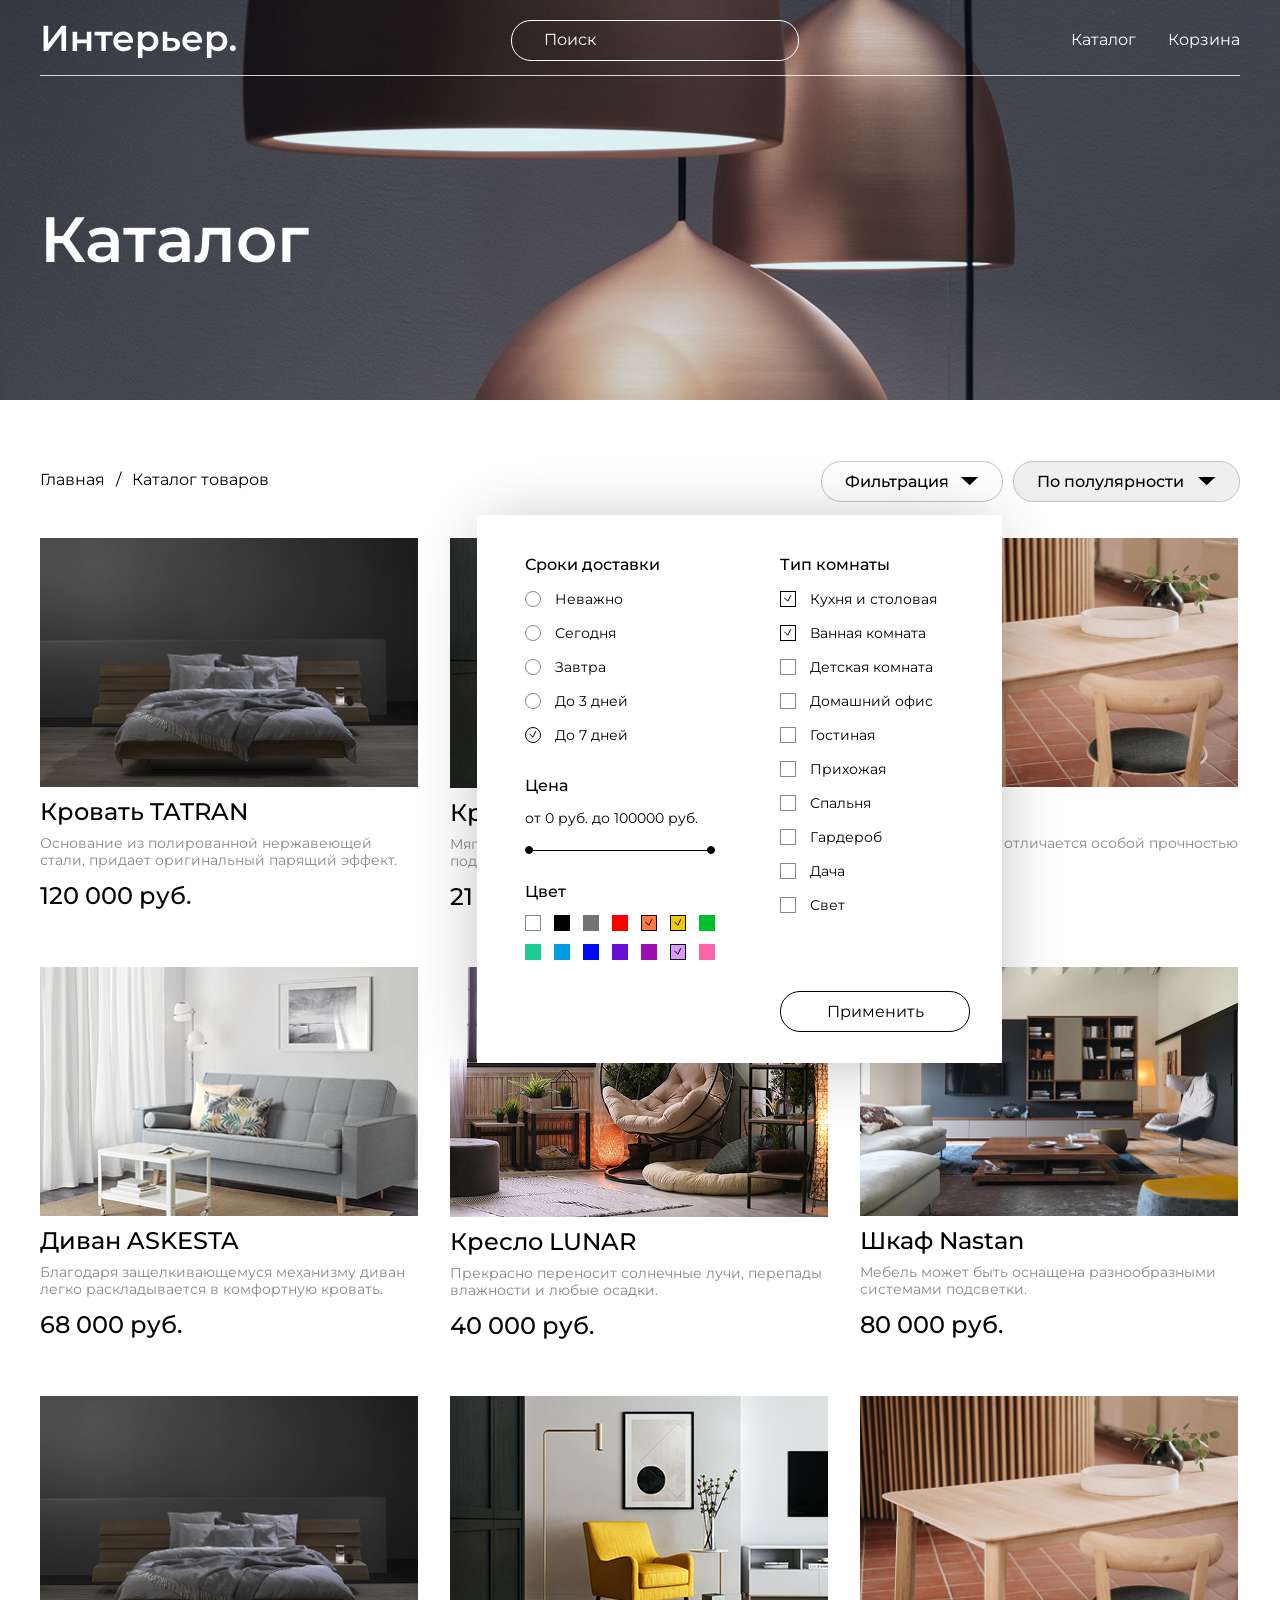
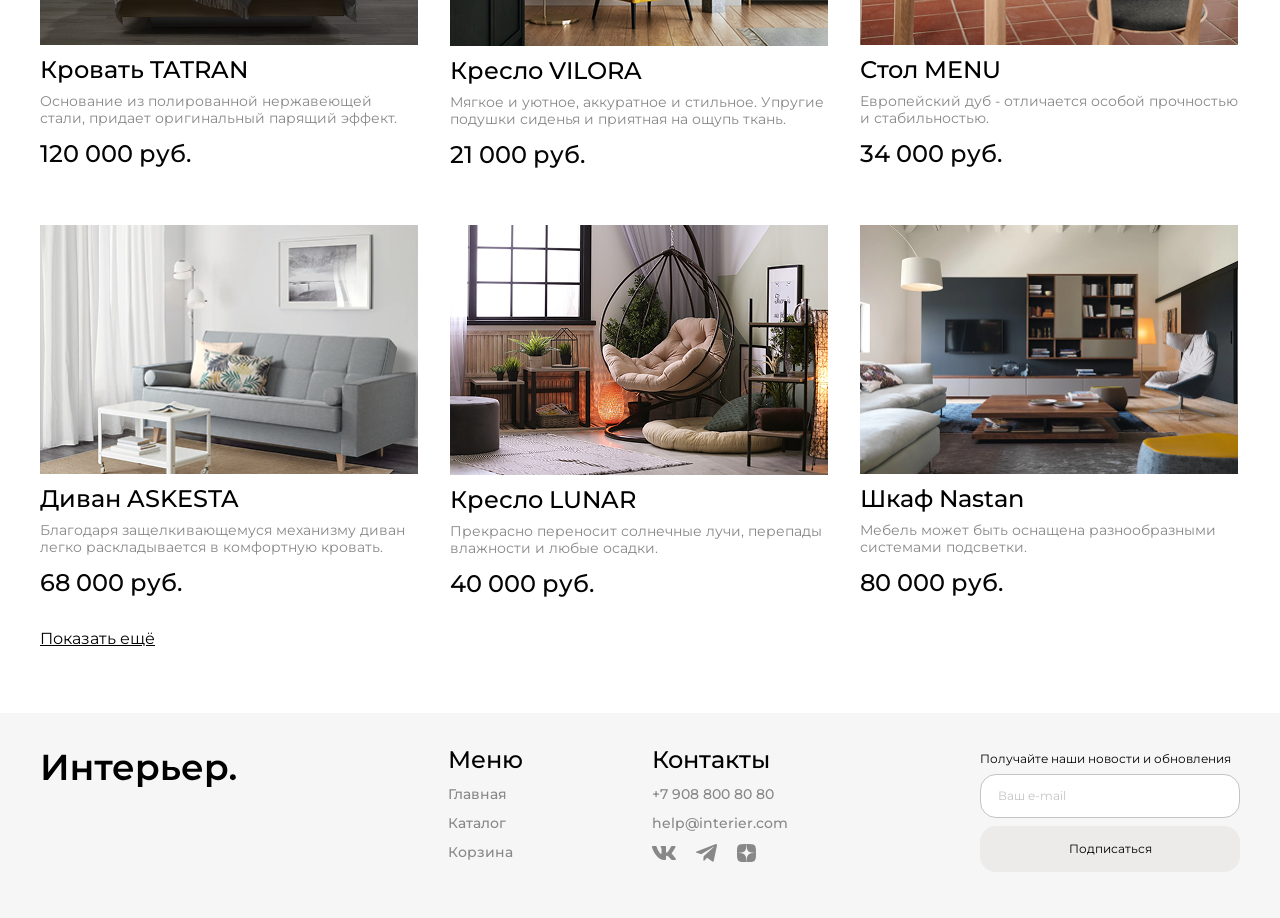
==== commit 544cd756: "Update catalog.html" ====
--- a/catalog.html
+++ b/catalog.html
@@ -230,7 +230,7 @@
    
 
 
-     <section class="product-box center">
+     <section class="product-box product-box-catalog center">
          <div class="product-content product-content-catalog">
                 <article class="product">
                     <img class="product__img" src="./img/product-1.png" alt="product">
--- a/style.css
+++ b/style.css
@@ -52,7 +52,6 @@
   font-weight: 600;
   font-size: 64px;
   line-height: 70px;
-  margin-top: 64px;
   margin-bottom: 16px;
   color: #FFFFFF;
   max-width: 792px;
@@ -580,8 +579,12 @@
   font-weight: 600;
   font-size: 48px;
   line-height: 59px;
-  color: .product-box__title color-text;
+  color: #000000;
   margin-bottom: 32px;
+}
+
+.product-box-catalog {
+  margin-top: 36px;
 }
 
 .for-box__title {
@@ -846,8 +849,7 @@
   display: flex;
   justify-content: space-between;
   padding-bottom: 14px;
-  padding-left: 48px;
-  padding-right: 48px;
+  padding-right: 27px;
 }
 .cart__item {
   padding-top: 25px;
@@ -919,12 +921,13 @@
   display: flex;
   flex-direction: column;
   gap: 40px;
-  margin: 30px 42px;
+  margin: 42px 30px;
 }
 .cart__order-title {
   font-size: 24px;
   font-weight: 700;
   color: #000000;
+  text-align: center;
 }
 .cart__order-details {
   font-size: 14px;
